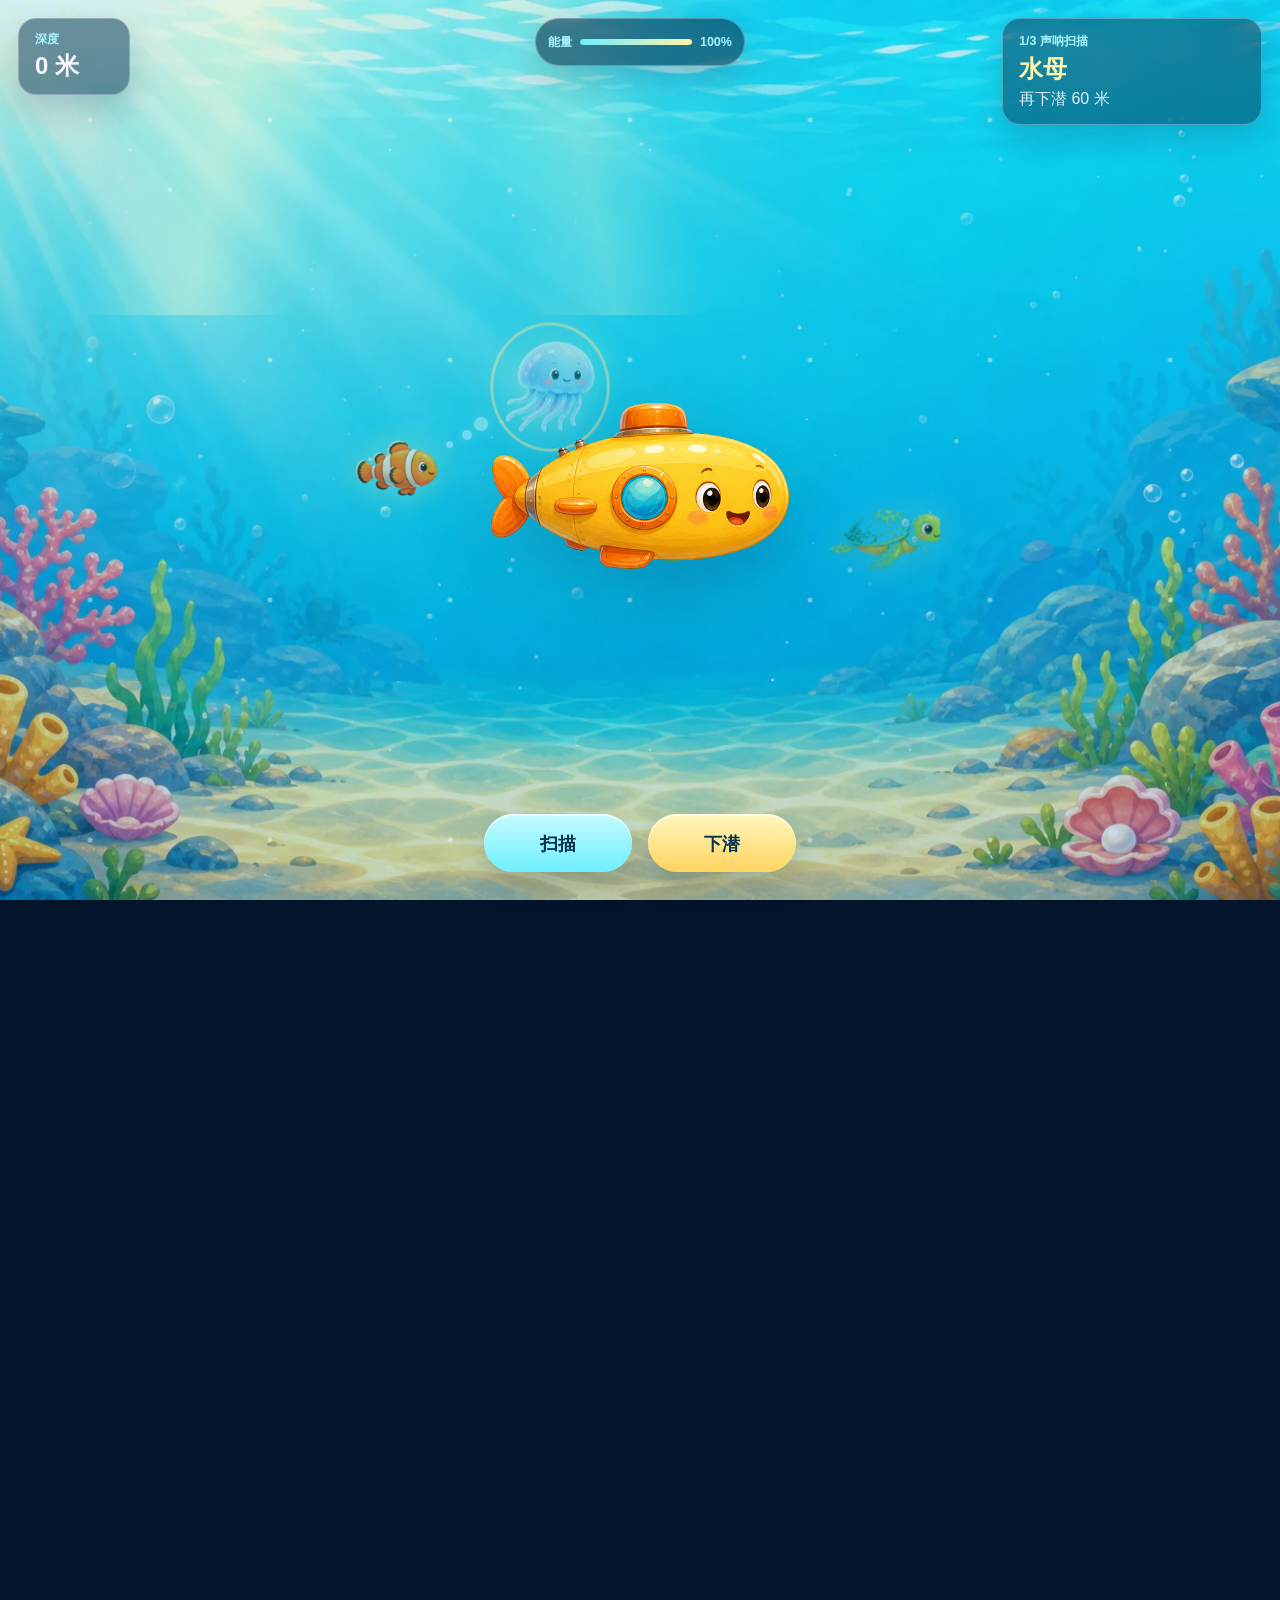
==== games/deep-sea-kids/index.html @ e66df400 "Add YapiYapi game collection pages" ====
<!doctype html>
<html lang="zh-CN">
  <head>
    <meta charset="UTF-8" />
    <meta name="viewport" content="width=device-width, initial-scale=1.0" />
    <meta
      name="description"
      content="海底有多深是一个纯前端儿童海洋知识探索游戏。驾驶小潜艇下潜，扫描海洋朋友，了解不同深度的海洋世界。"
    />
    <link rel="canonical" href="https://yapiyapi.fun/games/deep-sea-kids/" />
    <title>海底有多深 - YapiYapi Fun</title>
    <link rel="stylesheet" href="./styles.css" />
  </head>
  <body>
    <main class="app v2-home">
      <section class="v2-topbar" aria-label="探险信息">
        <div class="v2-chip">
          <span>深度</span>
          <strong id="v2DepthValue">0 米</strong>
        </div>
        <div class="v2-goal">
          <span id="v2ChapterLabel">第一关目标</span>
          <strong id="v2GoalName">水母</strong>
          <p id="v2GoalHint">先扫描，找到第一位朋友</p>
        </div>
      </section>

      <section class="energy-card" aria-label="潜艇能量">
        <span>能量</span>
        <meter id="energyMeter" min="0" max="100" value="100"></meter>
        <strong id="energyText">100%</strong>
      </section>

      <section class="v2-actions" aria-label="主要操作">
        <button id="v2ScanButton" type="button">扫描</button>
        <button id="v2DiveButton" type="button">下潜</button>
      </section>

      <section class="hud" aria-label="探险状态">
        <div>
          <span class="label">深度</span>
          <strong id="depthValue">0 米</strong>
        </div>
        <div>
          <span class="label">区域</span>
          <strong id="zoneName">阳光海</strong>
        </div>
      </section>

      <aside class="zone-card" aria-live="polite">
        <span class="zone-kicker">当前海层</span>
        <p id="zoneDescription">这里有很多阳光，海草和珊瑚喜欢这里。</p>
      </aside>

      <aside class="captain-card" aria-live="polite">
        <span class="avatar">潜</span>
        <div>
          <strong>小航海员</strong>
          <p id="captainText">向下滑动，潜艇会带你进入真正的海洋世界。</p>
          <button id="resetGuideButton" type="button">重玩引导</button>
        </div>
      </aside>

      <aside id="guideCard" class="guide-card" aria-live="polite" hidden>
        <span id="guideStep">1/4</span>
        <strong id="guideTitle">先找到第一个朋友</strong>
        <p id="guideText">跟着小航海员，完成一次真正的深海发现。</p>
      </aside>

      <aside class="next-card" aria-live="polite">
        <span id="chapterLabel">下一个发现</span>
        <strong id="nextName">小丑鱼</strong>
        <p id="nextDistance">再下潜 8 米</p>
        <div class="next-actions">
          <button id="scanButton" type="button">扫描</button>
          <button id="nextButton" type="button">前往</button>
        </div>
      </aside>

      <aside class="mini-missions" aria-live="polite">
        <strong id="chapterTitle">探险进度</strong>
        <div id="chapterProgress" class="chapter-progress"></div>
        <div id="miniMissionList"></div>
      </aside>

      <aside class="sticker-shelf" aria-live="polite">
        <strong>贴纸</strong>
        <div id="stickerShelf"></div>
      </aside>

      <div class="dive-pad" aria-label="下潜控制">
        <button id="riseButton" type="button">上浮</button>
        <button id="diveButton" type="button">下潜</button>
      </div>

      <aside class="journey-rail" aria-label="深度旅程">
        <span style="--mark:0%">0m</span>
        <span style="--mark:20%">1000m</span>
        <span style="--mark:60%">3000m</span>
        <span style="--mark:100%">5000m</span>
        <div id="journeyProgress" class="journey-progress"></div>
      </aside>

      <section id="ocean" class="ocean" aria-label="深海探索场景">
        <div class="v2-depth-bg shallow"></div>
        <div class="v2-depth-bg blue"></div>
        <div class="v2-depth-bg twilight"></div>
        <div class="v2-depth-bg abyssal"></div>
        <div class="sunbeams"></div>
        <div class="stars" aria-hidden="true"></div>
        <div class="reef reef-left" aria-hidden="true">
          <span class="coral branch"></span>
          <span class="coral fan"></span>
          <span class="seaweed w1"></span>
          <span class="seaweed w2"></span>
          <span class="seaweed w3"></span>
        </div>
        <div class="reef reef-right" aria-hidden="true">
          <span class="coral fan"></span>
          <span class="coral branch"></span>
          <span class="seaweed w1"></span>
          <span class="seaweed w2"></span>
        </div>
        <div class="fish-school" aria-hidden="true">
          <span></span><span></span><span></span><span></span><span></span>
        </div>
        <div class="distant-life" aria-hidden="true">
          <span></span><span></span><span></span>
        </div>
        <div id="sonarRing" class="sonar-ring" aria-hidden="true"></div>
        <div class="bubbles" aria-hidden="true"></div>
        <div id="creatureLayer" class="creature-layer"></div>
        <div id="submarine" class="submarine" aria-label="小潜艇">
          <div id="targetArrow" class="target-arrow" aria-hidden="true"></div>
          <div id="pilotPrompt" class="pilot-prompt" hidden>
            <span id="pilotPromptText">靠近目标</span>
            <button id="pilotActionButton" type="button">扫描</button>
          </div>
          <div class="sub-light"></div>
          <div class="sub-bubble-trail"><span></span><span></span><span></span></div>
          <img class="sub-sprite" src="./assets/sprites/final/submarine.png" alt="" />
          <div class="sub-body">
            <div class="window"></div>
            <div class="sub-face"></div>
            <div class="tail"></div>
            <div class="fin top"></div>
            <div class="fin bottom"></div>
          </div>
        </div>
        <div class="seafloor">
          <div class="vent"></div>
          <div class="vent small"></div>
          <div class="rock"></div>
        </div>
      </section>

      <nav class="toolbar" aria-label="工具栏">
        <button id="collectionButton" type="button"><i>册</i><span>图鉴</span><strong id="bookCount">0/16</strong></button>
        <button id="missionButton" type="button"><i>星</i><span>任务</span><strong id="missionCount">0/3</strong></button>
        <button id="labButton" type="button"><i>光</i><span>实验室</span><strong>光线</strong></button>
        <button id="paintButton" type="button"><i>漆</i><span>涂装</span><strong id="paintName">阳光黄</strong></button>
        <button id="lightButton" type="button"><i>灯</i><span>探照灯</span><strong>开灯</strong></button>
      </nav>

      <div class="scroll-space" aria-hidden="true"></div>
    </main>

    <section id="factPanel" class="panel fact-panel" aria-live="polite" hidden></section>
    <section id="encounterPanel" class="panel encounter-panel" aria-live="polite" hidden></section>
    <section id="collectionPanel" class="panel side-panel" hidden></section>
    <section id="missionPanel" class="panel side-panel" hidden></section>
    <section id="paintPanel" class="panel side-panel" hidden></section>
    <section id="labPanel" class="panel side-panel lab-panel" hidden></section>
    <section id="rewardPanel" class="panel reward-panel" aria-live="polite" hidden></section>
    <div id="toast" class="toast" role="status" aria-live="polite"></div>

    <script src="./app.js"></script>
  </body>
</html>
---- games/deep-sea-kids/styles.css ----
:root {
  font-family: "Microsoft YaHei", "PingFang SC", Arial, sans-serif;
  color: #f8fbff;
  background: #03142b;
  font-size: 16px;
}

* {
  box-sizing: border-box;
}

html {
  scroll-behavior: smooth;
}

body {
  margin: 0;
  min-width: 320px;
  overflow-x: hidden;
}

body::-webkit-scrollbar {
  width: 0;
  height: 0;
}

html::-webkit-scrollbar {
  width: 0;
  height: 0;
}

body {
  scrollbar-width: none;
}

html {
  scrollbar-width: none;
}

button {
  font: inherit;
}

.app {
  min-height: 6200px;
}

.ocean {
  position: fixed;
  inset: 0;
  overflow: hidden;
  background:
    radial-gradient(circle at 18% 8%, rgba(255, 255, 210, 0.36), transparent 22rem),
    linear-gradient(180deg, #6ed6ff 0%, #1fa9d6 18%, #1671aa 38%, #123a70 58%, #06162f 78%, #020714 100%);
  transition: background 0.35s ease;
}

.ocean::after {
  content: "";
  position: absolute;
  inset: 0;
  pointer-events: none;
  background:
    radial-gradient(circle at 12% 24%, rgba(255, 255, 255, 0.18) 0 1px, transparent 2px),
    radial-gradient(circle at 78% 36%, rgba(120, 255, 225, 0.2) 0 1px, transparent 2px),
    radial-gradient(circle at 48% 72%, rgba(111, 190, 255, 0.18) 0 1px, transparent 2px);
  background-size: 210px 180px, 260px 220px, 310px 260px;
  opacity: calc(var(--depth-progress, 0) * 0.85);
  animation: stars-drift 24s linear infinite;
}

.ocean::before {
  content: "";
  position: absolute;
  inset: 0;
  pointer-events: none;
  background:
    linear-gradient(115deg, rgba(255, 255, 255, 0.16), transparent 18%),
    repeating-linear-gradient(92deg, rgba(255, 255, 255, 0.04) 0 1px, transparent 1px 82px);
  opacity: var(--surface-light, 1);
  transition: opacity 0.3s ease;
}

.sunbeams {
  position: absolute;
  inset: -10% 0 auto 0;
  height: 45vh;
  background:
    linear-gradient(102deg, transparent 12%, rgba(255, 252, 205, 0.34), transparent 28%),
    linear-gradient(77deg, transparent 38%, rgba(255, 252, 205, 0.22), transparent 52%);
  opacity: var(--sunbeam, 1);
  transform: translateY(calc(var(--depth-progress, 0) * -160px));
}

.bubbles {
  position: absolute;
  inset: 0;
  background-image:
    radial-gradient(circle, rgba(255, 255, 255, 0.65) 0 2px, transparent 3px),
    radial-gradient(circle, rgba(255, 255, 255, 0.45) 0 1px, transparent 2px),
    radial-gradient(circle, rgba(255, 255, 255, 0.5) 0 2px, transparent 3px);
  background-size: 180px 240px, 260px 300px, 340px 380px;
  animation: drift 18s linear infinite;
  opacity: var(--bubble-opacity, 0.62);
}

.reef {
  position: fixed;
  z-index: 6;
  bottom: 0;
  width: 280px;
  height: 260px;
  opacity: calc(1 - min(var(--depth-progress, 0) * 4, 1));
  pointer-events: none;
  transition: opacity 0.3s ease;
}

.reef-left {
  left: -24px;
}

.reef-right {
  right: -26px;
  transform: scaleX(-1);
}

.coral,
.seaweed {
  position: absolute;
  bottom: 0;
  transform-origin: bottom center;
}

.coral.branch {
  left: 42px;
  bottom: 22px;
  width: 84px;
  height: 132px;
  background:
    radial-gradient(circle at 20% 24%, #ffb3c8 0 7px, transparent 8px),
    radial-gradient(circle at 72% 16%, #ff8baa 0 8px, transparent 9px),
    radial-gradient(circle at 64% 54%, #ff6f96 0 8px, transparent 9px),
    linear-gradient(90deg, transparent 43%, #ff7aa0 44% 56%, transparent 57%);
  clip-path: polygon(45% 100%, 56% 100%, 56% 55%, 88% 15%, 78% 12%, 56% 42%, 56% 20%, 44% 20%, 44% 50%, 18% 28%, 9% 34%, 44% 68%);
  animation: reef-sway 4.8s ease-in-out infinite;
}

.coral.fan {
  left: 122px;
  bottom: 18px;
  width: 116px;
  height: 92px;
  border-radius: 50% 50% 8px 8px;
  background:
    repeating-radial-gradient(circle at 50% 100%, rgba(255,255,255,0.28) 0 2px, transparent 2px 12px),
    linear-gradient(180deg, #ffcf6a, #ff7f5c);
  clip-path: polygon(50% 100%, 0 24%, 18% 6%, 50% 0, 84% 7%, 100% 28%);
  animation: reef-sway 5.2s ease-in-out infinite reverse;
}

.seaweed {
  width: 34px;
  height: 150px;
  border-radius: 60% 60% 0 0;
  background: linear-gradient(180deg, #4fe0a2, #128a6f);
  clip-path: polygon(45% 100%, 62% 100%, 56% 0, 42% 0);
  animation: seaweed-wave 3.6s ease-in-out infinite;
}

.seaweed.w1 {
  left: 12px;
  height: 128px;
}

.seaweed.w2 {
  left: 192px;
  height: 170px;
  animation-delay: -1s;
}

.seaweed.w3 {
  left: 235px;
  height: 116px;
  animation-delay: -1.8s;
}

@keyframes reef-sway {
  50% {
    transform: rotate(3deg);
  }
}

@keyframes seaweed-wave {
  0%,
  100% {
    transform: rotate(-3deg);
  }
  50% {
    transform: rotate(5deg);
  }
}

.fish-school {
  position: fixed;
  z-index: 7;
  left: -180px;
  top: 24%;
  width: 180px;
  height: 100px;
  opacity: calc(1 - min(var(--depth-progress, 0) * 3.2, 1));
  animation: school-swim 18s linear infinite;
  pointer-events: none;
}

.fish-school span {
  position: absolute;
  width: 34px;
  height: 16px;
  border-radius: 50%;
  background: #fff4a8;
  box-shadow: inset -5px -2px 0 rgba(0,0,0,0.12);
}

.fish-school span::before {
  content: "";
  position: absolute;
  left: -9px;
  top: 3px;
  width: 12px;
  height: 10px;
  background: inherit;
  clip-path: polygon(100% 50%, 0 0, 0 100%);
}

.fish-school span:nth-child(1) { left: 10px; top: 20px; }
.fish-school span:nth-child(2) { left: 62px; top: 8px; background: #ffb36a; }
.fish-school span:nth-child(3) { left: 84px; top: 46px; background: #7ff0b6; }
.fish-school span:nth-child(4) { left: 128px; top: 28px; background: #ff91b5; }
.fish-school span:nth-child(5) { left: 36px; top: 68px; background: #a7f7ff; }

@keyframes school-swim {
  to {
    transform: translateX(calc(100vw + 360px));
  }
}

.distant-life {
  position: fixed;
  inset: 0;
  z-index: 5;
  opacity: calc(var(--depth-progress, 0) * 0.8);
  pointer-events: none;
}

.distant-life span {
  position: absolute;
  width: 20px;
  height: 20px;
  border-radius: 50% 50% 38% 38%;
  background: rgba(135, 255, 234, 0.58);
  box-shadow: 0 0 20px rgba(135, 255, 234, 0.65);
  animation: distant-drift 7s ease-in-out infinite;
}

.distant-life span:nth-child(1) { left: 18%; top: 38%; }
.distant-life span:nth-child(2) { left: 74%; top: 52%; animation-delay: -2s; }
.distant-life span:nth-child(3) { left: 54%; top: 72%; animation-delay: -4s; }

@keyframes distant-drift {
  50% {
    transform: translateY(-22px);
    opacity: 0.45;
  }
}

@keyframes drift {
  from {
    background-position: 0 0, 70px 20px, 140px 50px;
  }
  to {
    background-position: 0 -520px, 70px -620px, 140px -700px;
  }
}

@keyframes stars-drift {
  from {
    background-position: 0 0, 40px 0, 80px 0;
  }
  to {
    background-position: 0 260px, 40px 320px, 80px 380px;
  }
}

.hud {
  position: fixed;
  z-index: 20;
  top: 16px;
  left: 16px;
  display: grid;
  grid-template-columns: repeat(2, minmax(96px, 1fr));
  gap: 8px;
}

.hud > div,
.zone-card,
.toolbar,
.panel {
  border: 1px solid rgba(255, 255, 255, 0.2);
  background: rgba(2, 13, 30, 0.58);
  backdrop-filter: blur(16px);
  box-shadow: 0 16px 40px rgba(0, 0, 0, 0.22);
}

.hud > div {
  border-radius: 8px;
  padding: 10px 12px;
}

.label {
  display: block;
  color: rgba(248, 251, 255, 0.72);
  font-size: 0.78rem;
}

.hud strong {
  display: block;
  margin-top: 2px;
  font-size: 1.18rem;
  white-space: nowrap;
}

.zone-card {
  position: fixed;
  z-index: 20;
  top: 96px;
  left: 16px;
  width: min(320px, calc(100vw - 32px));
  border-radius: 8px;
  padding: 12px 14px;
}

.zone-kicker {
  display: block;
  margin-bottom: 4px;
  color: #a7f7ff;
  font-size: 0.74rem;
  font-weight: 800;
  letter-spacing: 0.08em;
}

.zone-card p {
  margin: 0;
  line-height: 1.55;
  color: rgba(248, 251, 255, 0.9);
}

.captain-card {
  position: fixed;
  z-index: 20;
  left: 16px;
  bottom: 108px;
  display: grid;
  grid-template-columns: 42px 1fr;
  gap: 10px;
  width: min(360px, calc(100vw - 32px));
  border-radius: 8px;
  padding: 12px;
  border: 1px solid rgba(255, 255, 255, 0.22);
  background: rgba(3, 19, 42, 0.58);
  backdrop-filter: blur(16px);
}

.next-card {
  position: fixed;
  z-index: 20;
  right: 92px;
  top: 18px;
  width: 210px;
  border-radius: 8px;
  padding: 12px;
  border: 1px solid rgba(255, 255, 255, 0.2);
  background: rgba(3, 19, 42, 0.58);
  backdrop-filter: blur(16px);
}

.next-card span {
  display: block;
  color: #9ff4ff;
  font-size: 0.78rem;
  font-weight: 800;
}

.next-card strong {
  display: block;
  margin: 5px 0 3px;
  color: #fff4a8;
  font-size: 1.18rem;
}

.next-card p {
  margin: 0 0 10px;
  color: rgba(248, 251, 255, 0.8);
}

.next-actions {
  display: grid;
  grid-template-columns: 1fr 1fr;
  gap: 8px;
}

.next-card button {
  width: 100%;
  min-height: 36px;
  border: 0;
  border-radius: 7px;
  color: #09213a;
  background: #a7f7ff;
  font-weight: 900;
  cursor: pointer;
}

.next-card button:disabled {
  cursor: not-allowed;
  opacity: 0.45;
}

.mini-missions {
  position: fixed;
  z-index: 20;
  right: 92px;
  bottom: 104px;
  width: 250px;
  border-radius: 8px;
  padding: 12px;
  border: 1px solid rgba(255, 255, 255, 0.18);
  background: rgba(3, 19, 42, 0.54);
  backdrop-filter: blur(16px);
}

.mini-missions strong {
  display: block;
  margin-bottom: 8px;
  color: #fff4a8;
}

.chapter-progress {
  margin-bottom: 10px;
  border-radius: 8px;
  padding: 10px;
  color: #09213a;
  background: linear-gradient(180deg, #fff8bf, #ffd86a);
  font-weight: 900;
}

.chapter-dots {
  display: flex;
  gap: 6px;
  margin-top: 7px;
}

.chapter-dots span {
  flex: 1;
  height: 9px;
  border-radius: 999px;
  background: rgba(9, 33, 58, 0.22);
}

.chapter-dots span.done {
  background: #0d8a7c;
  box-shadow: 0 0 10px rgba(13, 138, 124, 0.45);
}

.sticker-shelf {
  position: fixed;
  z-index: 20;
  right: 92px;
  bottom: 250px;
  width: 250px;
  border-radius: 8px;
  padding: 12px;
  border: 1px solid rgba(255, 255, 255, 0.18);
  background: rgba(3, 19, 42, 0.5);
  backdrop-filter: blur(16px);
}

.sticker-shelf strong {
  display: block;
  margin-bottom: 8px;
  color: #fff4a8;
}

.sticker-row {
  display: flex;
  flex-wrap: wrap;
  gap: 7px;
}

.sticker {
  display: grid;
  place-items: center;
  min-width: 34px;
  height: 34px;
  border-radius: 50%;
  color: #09213a;
  background: #fff4a8;
  font-size: 0.78rem;
  font-weight: 900;
  box-shadow: 0 8px 18px rgba(0, 0, 0, 0.18);
  overflow: hidden;
}

.sticker img {
  display: block;
  width: 32px;
  height: 32px;
  object-fit: contain;
}

.mini-mission {
  display: grid;
  grid-template-columns: 1fr auto;
  gap: 8px;
  align-items: center;
  margin: 7px 0;
  color: rgba(248, 251, 255, 0.86);
  font-size: 0.86rem;
}

.mini-mission meter {
  grid-column: 1 / -1;
  width: 100%;
  height: 8px;
  accent-color: #5bf0ff;
}

.dive-pad {
  position: fixed;
  z-index: 23;
  left: 50%;
  bottom: 94px;
  display: flex;
  gap: 8px;
  transform: translateX(-50%);
}

.dive-pad button {
  min-width: 92px;
  min-height: 40px;
  border: 1px solid rgba(255, 255, 255, 0.18);
  border-radius: 999px;
  color: #f7fbff;
  background: rgba(3, 19, 42, 0.58);
  backdrop-filter: blur(14px);
  cursor: pointer;
  font-weight: 900;
}

.dive-pad button:hover {
  background: rgba(255, 255, 255, 0.22);
}

.captain-card .avatar {
  display: grid;
  place-items: center;
  width: 42px;
  height: 42px;
  border-radius: 50%;
  background: linear-gradient(180deg, #fff4a8, #ffbe42);
  color: #0a2742;
  font-weight: 900;
}

.captain-card strong {
  display: block;
  margin-bottom: 2px;
}

.captain-card p {
  margin: 0;
  color: rgba(248, 251, 255, 0.86);
  line-height: 1.45;
}

.captain-card button {
  margin-top: 8px;
  border: 0;
  border-radius: 999px;
  min-height: 30px;
  padding: 5px 10px;
  color: #09213a;
  background: #a7f7ff;
  cursor: pointer;
  font-weight: 900;
}

.guide-card {
  position: fixed;
  z-index: 34;
  left: 50%;
  top: 18px;
  width: min(390px, calc(100vw - 32px));
  border-radius: 10px;
  padding: 14px 16px;
  color: #09213a;
  background: linear-gradient(180deg, #fff8bf, #ffd86a);
  box-shadow: 0 18px 42px rgba(0, 0, 0, 0.25);
  transform: translateX(-50%);
}

.guide-card span {
  display: inline-grid;
  place-items: center;
  min-width: 42px;
  height: 24px;
  margin-bottom: 6px;
  border-radius: 999px;
  color: #fff;
  background: #0d5f88;
  font-size: 0.78rem;
  font-weight: 900;
}

.guide-card strong {
  display: block;
  font-size: 1.05rem;
}

.guide-card p {
  margin: 4px 0 0;
  line-height: 1.45;
}

.guided-highlight {
  position: relative;
  z-index: 36 !important;
  outline: 4px solid rgba(255, 244, 168, 0.96);
  outline-offset: 5px;
  animation: guide-pulse 1.1s ease-in-out infinite;
}

@keyframes guide-pulse {
  50% {
    filter: drop-shadow(0 0 18px rgba(255, 244, 168, 0.95));
  }
}

.locked-during-guide {
  opacity: 0.28;
  pointer-events: none;
}

.journey-rail {
  position: fixed;
  z-index: 19;
  top: 18%;
  right: 20px;
  width: 48px;
  height: 54vh;
  border-radius: 999px;
  background: rgba(2, 13, 30, 0.34);
  border: 1px solid rgba(255, 255, 255, 0.18);
  backdrop-filter: blur(14px);
}

.journey-rail::before {
  content: "";
  position: absolute;
  top: 18px;
  bottom: 18px;
  left: 50%;
  width: 4px;
  border-radius: 999px;
  background: rgba(255, 255, 255, 0.2);
  transform: translateX(-50%);
}

.journey-rail span {
  position: absolute;
  top: var(--mark);
  right: 56px;
  width: 64px;
  color: rgba(255, 255, 255, 0.72);
  font-size: 0.78rem;
  text-align: right;
  transform: translateY(-50%);
}

.journey-progress {
  position: absolute;
  top: 18px;
  left: 50%;
  width: 10px;
  height: calc((100% - 36px) * var(--depth-progress, 0));
  border-radius: 999px;
  background: linear-gradient(180deg, #ffe56a, #5bf0ff);
  box-shadow: 0 0 18px rgba(91, 240, 255, 0.8);
  transform: translateX(-50%);
}

.submarine {
  position: fixed;
  z-index: 12;
  left: 50%;
  top: 51%;
  width: clamp(220px, 22vw, 320px);
  height: 170px;
  transform: translate(calc(-50% + var(--pilot-x, 0px)), calc(-50% + var(--pilot-y, 0px))) rotate(var(--pilot-tilt, 0deg));
  animation: float 4s ease-in-out infinite;
  cursor: grab;
  touch-action: none;
  user-select: none;
  -webkit-user-drag: none;
  transition: filter 0.18s ease;
}

.submarine.piloting {
  cursor: grabbing;
  filter: drop-shadow(0 0 22px rgba(167, 247, 255, 0.38));
}

.target-arrow[hidden] {
  display: none;
}

.pilot-prompt {
  position: absolute;
  z-index: 8;
  left: 50%;
  bottom: -34px;
  display: flex;
  align-items: center;
  gap: 8px;
  width: max-content;
  max-width: min(280px, 82vw);
  padding: 8px 9px 8px 12px;
  border: 1px solid rgba(255, 255, 255, 0.38);
  border-radius: 999px;
  color: #f8fbff;
  background: rgba(4, 38, 69, 0.78);
  box-shadow: 0 14px 32px rgba(0, 28, 58, 0.22);
  backdrop-filter: blur(14px);
  transform: translateX(-50%);
}

.pilot-prompt[hidden] {
  display: none;
}

.pilot-prompt span {
  font-size: 0.88rem;
  font-weight: 900;
  white-space: nowrap;
}

.pilot-prompt button {
  min-height: 34px;
  border: 0;
  border-radius: 999px;
  padding: 0 14px;
  color: #073250;
  background: linear-gradient(180deg, #c5fbff, #6eefff);
  cursor: pointer;
  font-weight: 900;
}

.sub-sprite {
  position: absolute;
  left: 50%;
  top: 50%;
  display: block;
  width: 100%;
  height: auto;
  transform: translate(-50%, -50%);
  filter: drop-shadow(0 20px 34px rgba(0, 0, 0, 0.22));
  pointer-events: none;
  user-select: none;
  -webkit-user-drag: none;
}

.submarine .sub-body {
  display: none;
}

.sonar-ring {
  position: fixed;
  z-index: 9;
  left: 50%;
  top: 51%;
  width: 170px;
  height: 170px;
  border: 2px solid rgba(167, 247, 255, 0.42);
  border-radius: 50%;
  opacity: var(--sonar-opacity, 0);
  transform: translate(calc(-50% + var(--pilot-x, 0px)), calc(-50% + var(--pilot-y, 0px))) scale(0.8);
  animation: sonar 2.1s ease-out infinite;
  pointer-events: none;
}

@keyframes sonar {
  0% {
    transform: translate(calc(-50% + var(--pilot-x, 0px)), calc(-50% + var(--pilot-y, 0px))) scale(0.7);
    opacity: var(--sonar-opacity, 0);
  }
  100% {
    transform: translate(calc(-50% + var(--pilot-x, 0px)), calc(-50% + var(--pilot-y, 0px))) scale(2.2);
    opacity: 0;
  }
}

.ocean.sonar-pulsing .sonar-ring {
  --sonar-opacity: 0.72;
  animation: sonar-burst 0.82s ease-out;
}

@keyframes sonar-burst {
  0% {
    transform: translate(calc(-50% + var(--pilot-x, 0px)), calc(-50% + var(--pilot-y, 0px))) scale(0.55);
    opacity: 0.78;
  }
  100% {
    transform: translate(calc(-50% + var(--pilot-x, 0px)), calc(-50% + var(--pilot-y, 0px))) scale(3.1);
    opacity: 0;
  }
}

.sub-body {
  position: absolute;
  inset: 20px 18px;
  border-radius: 48% 54% 48% 54%;
  background: linear-gradient(180deg, var(--sub-top, #ffd34d), var(--sub-bottom, #f59b1a));
  border: 3px solid rgba(77, 48, 3, 0.35);
  box-shadow: inset 0 -8px 0 rgba(125, 62, 0, 0.2), 0 20px 40px rgba(0, 0, 0, 0.24);
}

.sub-body::before {
  content: "";
  position: absolute;
  left: 18px;
  right: 36px;
  top: 9px;
  height: 8px;
  border-radius: 999px;
  background: rgba(255, 255, 255, 0.38);
}

.window {
  position: absolute;
  top: 13px;
  left: 44px;
  width: 36px;
  height: 36px;
  border-radius: 50%;
  background: radial-gradient(circle at 35% 30%, #ffffff, #7be8ff 32%, #095a85 72%);
  border: 4px solid #e87618;
}

.sub-face {
  position: absolute;
  left: 88px;
  top: 25px;
  width: 44px;
  height: 26px;
}

.sub-face::before,
.sub-face::after {
  content: "";
  position: absolute;
  top: 2px;
  width: 6px;
  height: 8px;
  border-radius: 50%;
  background: #5a3300;
}

.sub-face::before {
  left: 5px;
}

.sub-face::after {
  right: 8px;
}

.sub-face {
  background: radial-gradient(ellipse at 52% 78%, transparent 0 12px, #5a3300 13px 15px, transparent 16px);
}

.sub-bubble-trail {
  position: absolute;
  left: -40px;
  top: 36px;
  width: 50px;
  height: 50px;
  opacity: 0.58;
  transition: opacity 0.2s ease;
}

.submarine.piloting .sub-bubble-trail {
  opacity: 1;
}

.sub-bubble-trail span {
  position: absolute;
  border-radius: 50%;
  background: rgba(255, 255, 255, 0.62);
  box-shadow: 0 0 12px rgba(255,255,255,0.36);
  animation: sub-bubble 2.4s ease-in-out infinite;
}

.submarine.piloting .sub-bubble-trail span {
  animation-duration: 1.25s;
}

.sub-bubble-trail span:nth-child(1) {
  width: 10px;
  height: 10px;
  left: 22px;
  top: 18px;
}

.sub-bubble-trail span:nth-child(2) {
  width: 7px;
  height: 7px;
  left: 6px;
  top: 29px;
  animation-delay: -0.7s;
}

.sub-bubble-trail span:nth-child(3) {
  width: 14px;
  height: 14px;
  left: 34px;
  top: 5px;
  animation-delay: -1.3s;
}

@keyframes sub-bubble {
  50% {
    transform: translate(-16px, -14px) scale(1.25);
    opacity: 0.45;
  }
  100% {
    transform: translate(-32px, -26px) scale(0.7);
    opacity: 0;
  }
}

.tail {
  position: absolute;
  right: -28px;
  top: 18px;
  width: 34px;
  height: 30px;
  border-radius: 4px;
  background: #f59b1a;
  clip-path: polygon(0 30%, 100% 0, 100% 100%, 0 70%);
}

.fin {
  position: absolute;
  left: 76px;
  width: 38px;
  height: 18px;
  background: #e87b18;
  border-radius: 50% 50% 6px 6px;
}

.fin.top {
  top: -13px;
}

.fin.bottom {
  bottom: -13px;
  transform: rotate(180deg);
}

.sub-light {
  position: absolute;
  z-index: -1;
  left: 132px;
  top: 22px;
  width: 44vw;
  max-width: 520px;
  height: 140px;
  background: radial-gradient(ellipse at left, rgba(255, 242, 147, 0.46), rgba(255, 242, 147, 0.13) 36%, transparent 70%);
  clip-path: polygon(0 35%, 100% 0, 100% 100%, 0 65%);
  opacity: var(--sub-light, 0);
  transition: opacity 0.25s ease;
}

@keyframes float {
  0%,
  100% {
    margin-top: -7px;
  }
  50% {
    margin-top: 7px;
  }
}

.creature-layer {
  position: absolute;
  inset: 0;
  z-index: 10;
}

.creature {
  position: fixed;
  left: var(--x);
  top: var(--y);
  display: grid;
  place-items: center;
  width: var(--size);
  height: var(--size);
  border: 0;
  border-radius: 50%;
  color: #fff;
  background: transparent;
  cursor: pointer;
  opacity: var(--visible);
  transform: translate(-50%, -50%) scale(calc(0.72 + var(--visible) * 0.28));
  transition: opacity 0.28s ease, transform 0.28s ease, filter 0.28s ease;
  pointer-events: none;
  filter: saturate(calc(0.55 + var(--visible) * 0.65));
}

.creature.visible {
  pointer-events: auto;
}

.creature.unscanned.visible .shape {
  filter: brightness(0.08) saturate(0.2);
  opacity: 0.82;
}

.creature.unscanned.visible .name {
  background: rgba(167, 247, 255, 0.9);
  color: #09213a;
  font-weight: 900;
}

.creature.target.visible .shape {
  outline: 3px solid rgba(255, 244, 168, 0.88);
  outline-offset: 8px;
  animation: target-breathe 1.6s ease-in-out infinite;
}

.creature.target.visible .name {
  background: rgba(255, 244, 168, 0.94);
  color: #09213a;
  font-weight: 900;
}

@keyframes target-breathe {
  0%,
  100% {
    box-shadow: 0 0 12px rgba(255, 244, 168, 0.38), inset -12px -8px 0 rgba(0, 0, 0, 0.16);
  }
  50% {
    box-shadow: 0 0 28px rgba(255, 244, 168, 0.72), inset -12px -8px 0 rgba(0, 0, 0, 0.16);
  }
}

.creature .shape {
  position: relative;
  width: 100%;
  height: 68%;
  border-radius: 52% 48% 48% 52%;
  background: var(--color);
  box-shadow: inset -12px -8px 0 rgba(0, 0, 0, 0.16), 0 15px 32px rgba(0, 0, 0, 0.2);
}

.creature-art {
  position: relative;
  z-index: 2;
  display: block;
  width: 100%;
  height: 100%;
  overflow: visible;
  transition: transform 0.25s ease, filter 0.25s ease;
}

.raster-art {
  object-fit: contain;
  filter: drop-shadow(0 10px 16px rgba(0, 20, 45, 0.2));
}

.art-scene {
  transform: scale(1.05);
}

.art-stage {
  width: 170px;
  height: 170px;
}

.creature:hover .creature-art,
.creature:focus-visible .creature-art {
  transform: scale(1.12);
}

.creature.unscanned.visible .creature-art {
  filter: brightness(0.08) saturate(0.2) drop-shadow(0 0 12px rgba(167, 247, 255, 0.55));
  opacity: 0.82;
}

.creature.target.visible .creature-art {
  outline: 3px solid rgba(255, 244, 168, 0.88);
  outline-offset: 8px;
  border-radius: 50%;
  animation: target-breathe-art 1.6s ease-in-out infinite;
}

@keyframes target-breathe-art {
  50% {
    filter: drop-shadow(0 0 24px rgba(255, 244, 168, 0.78));
  }
}

.stage-played .art-stage.art-jellyfish,
.stage-played .art-stage.art-lanternfish,
.stage-played .art-stage.art-barreleye,
.stage-played .art-stage.art-anglerfish {
  animation: svg-glow 1.1s ease;
}

.stage-played .art-stage.art-octopus {
  animation: svg-octo 1.1s ease;
}

.stage-played .art-stage.art-dolphin,
.stage-played .art-stage.art-sperm-whale {
  animation: svg-swim 1.1s ease;
}

.stage-played .art-stage.art-giant-squid {
  animation: svg-squid 1.2s ease;
}

.stage-played .art-stage.art-tubeworm {
  animation: svg-worm 1.2s ease;
}

.stage-played .art-stage.art-probe {
  animation: svg-probe 1.2s ease;
}

.svg-lure {
  filter: drop-shadow(0 0 10px #fff4a8);
}

.stage-played .svg-lure {
  animation: lure-dot 1.2s ease;
}

.stage-played .svg-beam {
  animation: svg-beam-pulse 1.2s ease;
}

@keyframes svg-glow {
  50% {
    transform: scale(1.12);
    filter: drop-shadow(0 0 24px #b9f2ff);
  }
}

@keyframes svg-octo {
  0% { filter: hue-rotate(0deg); }
  50% { transform: rotate(-5deg) scale(1.08); filter: hue-rotate(80deg); }
  100% { filter: hue-rotate(0deg); }
}

@keyframes svg-swim {
  50% {
    transform: translateX(18px) rotate(-5deg) scale(1.05);
  }
}

@keyframes svg-squid {
  0% {
    transform: translateX(-34px);
    opacity: 0.5;
  }
  65% {
    transform: translateX(10px) scale(1.08);
    opacity: 1;
  }
}

@keyframes svg-worm {
  50% {
    transform: rotate(7deg) scaleY(1.04);
  }
}

@keyframes svg-probe {
  50% {
    transform: translateY(-8px) rotate(4deg);
    filter: drop-shadow(0 0 18px #78e7ff);
  }
}

@keyframes lure-dot {
  35% {
    transform: translateX(12px);
  }
  70% {
    transform: translateX(-8px);
  }
}

@keyframes svg-beam-pulse {
  50% {
    opacity: 1;
  }
}

.creature .shape .detail {
  position: absolute;
  inset: 0;
}

.creature .shape::before {
  content: "";
  position: absolute;
  right: -16%;
  top: 26%;
  width: 28%;
  height: 46%;
  background: inherit;
  clip-path: polygon(0 50%, 100% 0, 100% 100%);
}

.creature .shape::after {
  content: "";
  position: absolute;
  left: 18%;
  top: 26%;
  width: 10px;
  height: 10px;
  border-radius: 50%;
  background: #07162d;
  box-shadow: 2px -2px 0 #fff;
}

.creature .name {
  position: absolute;
  top: calc(100% + 8px);
  left: 50%;
  transform: translateX(-50%);
  padding: 4px 8px;
  border-radius: 6px;
  background: rgba(0, 12, 28, 0.52);
  color: rgba(255, 255, 255, 0.92);
  font-size: 0.82rem;
  white-space: nowrap;
}

.creature:hover .shape,
.creature:focus-visible .shape {
  transform: scale(1.08);
}

.creature:focus-visible {
  outline: 3px solid #fff;
  outline-offset: 6px;
}

.creature.glow .shape {
  box-shadow: 0 0 24px var(--color), inset -12px -8px 0 rgba(0, 0, 0, 0.16);
}

.creature.turtle .shape {
  height: 74%;
  border-radius: 50%;
}

.creature.turtle .shape::before {
  right: -16px;
  top: 36%;
  width: 24px;
  height: 20px;
  border-radius: 50%;
  clip-path: none;
}

.creature.turtle .shape::after {
  left: 12%;
  top: 20%;
  width: 74%;
  height: 60%;
  border-radius: 50%;
  background:
    radial-gradient(circle at 25% 35%, rgba(255,255,255,0.35) 0 10%, transparent 12%),
    repeating-linear-gradient(40deg, rgba(0,0,0,0.12) 0 5px, transparent 5px 16px);
  box-shadow: none;
}

.creature.jelly .shape {
  height: 78%;
  border-radius: 50% 50% 36% 36%;
  background: linear-gradient(180deg, rgba(255, 255, 255, 0.72), var(--color));
}

.creature.jelly .shape {
  animation: jelly-pulse 2.6s ease-in-out infinite;
}

.creature.jelly .shape .detail::before {
  content: "";
  position: absolute;
  left: 18%;
  right: 18%;
  top: 72%;
  height: 48px;
  background: repeating-linear-gradient(90deg, rgba(255,255,255,0.65) 0 3px, transparent 3px 12px);
  clip-path: polygon(0 0, 100% 0, 84% 100%, 68% 0, 52% 100%, 36% 0, 20% 100%);
}

@keyframes jelly-pulse {
  0%,
  100% {
    transform: scaleY(1);
  }
  50% {
    transform: scaleY(0.9);
  }
}

.creature.jelly .shape::before,
.creature.jelly .shape::after {
  display: none;
}

.creature.octopus .shape {
  height: 72%;
  border-radius: 50% 50% 42% 42%;
}

.creature.octopus .shape::before {
  right: 5%;
  top: 72%;
  width: 80%;
  height: 34%;
  clip-path: polygon(0 0, 12% 100%, 24% 0, 38% 100%, 52% 0, 66% 100%, 80% 0, 100% 100%, 100% 0);
}

#creature-clownfish .shape {
  background:
    linear-gradient(90deg, transparent 18%, #fff 18% 28%, transparent 28% 54%, #fff 54% 64%, transparent 64%),
    var(--color);
}

#creature-dolphin .shape {
  border-radius: 62% 42% 45% 55%;
  transform: rotate(-6deg);
}

#creature-dolphin .detail::before {
  content: "";
  position: absolute;
  left: 42%;
  top: -22%;
  width: 28%;
  height: 36%;
  background: inherit;
  border-radius: 70% 70% 0 0;
  transform: rotate(12deg);
}

#creature-dolphin .detail::after {
  content: "";
  position: absolute;
  left: -16%;
  top: 38%;
  width: 24%;
  height: 16%;
  background: rgba(255, 255, 255, 0.44);
  border-radius: 999px;
}

#creature-shark .shape {
  border-radius: 72% 35% 42% 58%;
  transform: rotate(-3deg);
}

#creature-shark .detail::before {
  content: "";
  position: absolute;
  left: 44%;
  top: -22%;
  width: 24%;
  height: 36%;
  background: inherit;
  clip-path: polygon(50% 0, 100% 100%, 0 100%);
}

#creature-shark .detail::after {
  content: "";
  position: absolute;
  left: 18%;
  bottom: -8%;
  width: 44%;
  height: 14%;
  border-radius: 999px;
  background: rgba(255, 255, 255, 0.36);
}

#creature-sperm-whale .shape {
  border-radius: 70% 36% 48% 54%;
  background:
    radial-gradient(circle at 24% 34%, rgba(255, 255, 255, 0.55) 0 7%, transparent 8%),
    var(--color);
}

#creature-sperm-whale .shape::before {
  right: -22%;
  top: 31%;
  width: 34%;
  height: 38%;
}

#creature-sperm-whale .detail::after {
  content: "";
  position: absolute;
  left: -5%;
  top: -18%;
  width: 38%;
  height: 26%;
  border-radius: 50%;
  border-top: 4px solid rgba(180, 242, 255, 0.75);
}

#creature-lanternfish .detail::before,
#creature-barreleye .detail::before {
  content: "";
  position: absolute;
  left: 34%;
  top: 56%;
  width: 46%;
  height: 8px;
  border-radius: 999px;
  background: repeating-linear-gradient(90deg, #efffff 0 5px, transparent 5px 12px);
  filter: drop-shadow(0 0 8px #9dfff2);
}

#creature-barreleye .shape {
  background:
    radial-gradient(circle at 26% 34%, rgba(255, 255, 255, 0.65) 0 18%, transparent 19%),
    linear-gradient(180deg, rgba(210, 255, 248, 0.82), var(--color));
}

#creature-anglerfish .detail::before {
  content: "";
  position: absolute;
  left: 18%;
  top: -46%;
  width: 46%;
  height: 54%;
  border-left: 3px solid rgba(255, 255, 255, 0.64);
  border-top: 3px solid rgba(255, 255, 255, 0.64);
  border-radius: 60% 0 0 0;
}

#creature-anglerfish .detail::after {
  content: "";
  position: absolute;
  left: 54%;
  top: -52%;
  width: 18px;
  height: 18px;
  border-radius: 50%;
  background: #fff8a6;
  box-shadow: 0 0 24px #fff8a6;
}

#creature-giant-squid .shape {
  border-radius: 58% 58% 42% 42%;
}

#creature-giant-squid .detail::before {
  content: "";
  position: absolute;
  left: 10%;
  right: 10%;
  top: 80%;
  height: 70px;
  background: repeating-linear-gradient(90deg, rgba(255, 190, 190, 0.8) 0 6px, transparent 6px 18px);
  clip-path: polygon(0 0, 100% 0, 92% 100%, 76% 0, 58% 100%, 42% 0, 24% 100%, 8% 0);
}

#creature-isopod .shape {
  background:
    repeating-linear-gradient(90deg, rgba(0, 0, 0, 0.18) 0 4px, transparent 4px 14px),
    var(--color);
  border-radius: 48% 52% 46% 54%;
}

#creature-deep-shrimp .shape {
  width: 92%;
  height: 48%;
  border-radius: 60% 40% 45% 55%;
}

#creature-deep-shrimp .detail::before {
  content: "";
  position: absolute;
  left: 16%;
  right: 8%;
  bottom: -22%;
  height: 18px;
  background: repeating-linear-gradient(90deg, rgba(255,255,255,0.6) 0 3px, transparent 3px 12px);
}

#creature-yeti-crab .shape {
  background:
    repeating-linear-gradient(90deg, rgba(255,255,255,0.42) 0 4px, transparent 4px 10px),
    var(--color);
  border-radius: 50%;
}

#creature-yeti-crab .detail::before,
#creature-yeti-crab .detail::after {
  content: "";
  position: absolute;
  top: 44%;
  width: 34%;
  height: 18%;
  border-radius: 999px;
  background: inherit;
}

#creature-yeti-crab .detail::before {
  left: -26%;
  transform: rotate(22deg);
}

#creature-yeti-crab .detail::after {
  right: -26%;
  transform: rotate(-22deg);
}

#creature-tubeworm .detail::before {
  content: "";
  position: absolute;
  left: -22%;
  right: -22%;
  top: -18%;
  height: 24%;
  border-radius: 50% 50% 12px 12px;
  background: #e7434d;
}

#creature-probe .shape {
  width: 76%;
  height: 76%;
  border-radius: 8px;
  background: linear-gradient(180deg, #ffe37b, #e69a25);
}

#creature-probe .shape::before {
  right: -28%;
  top: 26%;
  width: 28%;
  height: 48%;
  border-radius: 6px;
  background: #78e7ff;
  clip-path: none;
}

#creature-probe .shape::after {
  left: 28%;
  top: 26%;
  width: 24%;
  height: 24%;
  background: radial-gradient(circle, #fff, #75e8ff 45%, #075b80);
  box-shadow: 0 0 18px #75e8ff;
}

.creature.tubeworm .shape {
  height: 100%;
  width: 42%;
  border-radius: 24px 24px 8px 8px;
}

.creature.tubeworm .shape::before,
.creature.tubeworm .shape::after {
  display: none;
}

.creature.ventlife .shape {
  height: 100%;
  border-radius: 6px;
  clip-path: polygon(40% 0, 60% 0, 72% 100%, 28% 100%);
}

.creature.discovered .name::after {
  content: " 已发现";
  color: #a7f7c1;
}

.creature.pulse .shape {
  animation: pulse 0.85s ease;
}

.creature.pulse .creature-art {
  animation: pulse 0.85s ease;
}

.creature.party .shape {
  animation: creature-party 1s ease;
}

.creature.party .creature-art {
  animation: creature-party 1s ease;
}

@keyframes creature-party {
  0%,
  100% {
    transform: rotate(0) scale(1);
  }
  25% {
    transform: rotate(-8deg) scale(1.08);
  }
  50% {
    transform: rotate(8deg) scale(1.12);
  }
  75% {
    transform: rotate(-4deg) scale(1.06);
  }
}

@keyframes pulse {
  0%,
  100% {
    transform: scale(1);
  }
  50% {
    transform: scale(1.18);
  }
}

.seafloor {
  position: absolute;
  left: 0;
  right: 0;
  bottom: -22vh;
  height: 30vh;
  opacity: var(--seafloor, 0);
  transition: opacity 0.4s ease, bottom 0.4s ease;
}

.seafloor::before {
  content: "";
  position: absolute;
  inset: auto 0 0 0;
  height: 72%;
  background: linear-gradient(180deg, #1c2130, #0b0d14);
  clip-path: polygon(0 54%, 12% 40%, 25% 62%, 40% 35%, 60% 54%, 76% 28%, 100% 58%, 100% 100%, 0 100%);
}

.vent,
.rock {
  position: absolute;
  bottom: 44px;
  left: 68%;
  width: 76px;
  height: 112px;
  background: linear-gradient(180deg, #6d7480, #252a31);
  clip-path: polygon(38% 0, 64% 0, 82% 100%, 18% 100%);
}

.vent::before {
  content: "";
  position: absolute;
  left: -36px;
  top: -90px;
  width: 150px;
  height: 110px;
  border-radius: 50%;
  background: radial-gradient(ellipse, rgba(222, 247, 255, 0.42), transparent 62%);
  animation: smoke 3s ease-in-out infinite;
}

.vent.small {
  left: 23%;
  bottom: 38px;
  width: 48px;
  height: 78px;
}

.rock {
  left: 48%;
  bottom: 26px;
  width: 120px;
  height: 54px;
  border-radius: 50% 50% 0 0;
  clip-path: none;
}

@keyframes smoke {
  0%,
  100% {
    transform: translateY(0) scale(0.9);
    opacity: 0.45;
  }
  50% {
    transform: translateY(-18px) scale(1.1);
    opacity: 0.8;
  }
}

.toolbar {
  position: fixed;
  z-index: 22;
  left: 50%;
  bottom: 14px;
  display: grid;
  grid-template-columns: repeat(5, minmax(72px, 1fr));
  gap: 8px;
  width: min(540px, calc(100vw - 32px));
  padding: 8px;
  border-radius: 16px;
  background: rgba(1, 12, 29, 0.68);
}

.toolbar button,
.panel button {
  border: 0;
  border-radius: 7px;
  min-height: 42px;
  padding: 8px 12px;
  color: #05213c;
  background: #dff8ff;
  cursor: pointer;
  font-weight: 700;
}

.toolbar button {
  display: grid;
  grid-template-rows: 30px auto auto;
  place-items: center;
  gap: 2px;
  min-height: 68px;
  color: #f7fbff;
  background:
    radial-gradient(circle at 50% 18px, rgba(255,255,255,0.26), transparent 28px),
    linear-gradient(180deg, rgba(255,255,255,0.18), rgba(255,255,255,0.07));
  border: 1px solid rgba(255, 255, 255, 0.18);
  box-shadow: inset 0 1px 0 rgba(255,255,255,0.25);
}

.toolbar button i {
  display: grid;
  place-items: center;
  width: 30px;
  height: 30px;
  border-radius: 50%;
  color: #09213a;
  background: #fff4a8;
  font-style: normal;
  font-size: 0.8rem;
  font-weight: 900;
}

.toolbar button span {
  font-size: 0.78rem;
  opacity: 0.86;
}

.toolbar button strong {
  max-width: 100%;
  overflow: hidden;
  font-size: 0.82rem;
  text-overflow: ellipsis;
  white-space: nowrap;
}

.toolbar button:hover,
.panel button:hover {
  background: rgba(255, 255, 255, 0.28);
}

.panel {
  position: fixed;
  z-index: 30;
  border-radius: 10px;
  color: #f8fbff;
}

.panel {
  background: linear-gradient(180deg, rgba(5, 28, 58, 0.92), rgba(1, 10, 25, 0.92));
}

.fact-panel {
  left: 50%;
  bottom: 92px;
  width: min(440px, calc(100vw - 24px));
  padding: 18px;
  transform: translateX(-50%);
}

.encounter-panel {
  left: 50%;
  top: 50%;
  width: min(520px, calc(100vw - 24px));
  padding: 20px;
  transform: translate(-50%, -50%);
}

.encounter-stage {
  display: grid;
  grid-template-columns: 190px 1fr;
  gap: 18px;
  align-items: center;
}

.encounter-creature {
  position: relative;
  overflow: hidden;
  display: grid;
  place-items: center;
  min-height: 180px;
  border-radius: 8px;
  background:
    radial-gradient(circle, rgba(167, 247, 255, 0.22), transparent 62%),
    rgba(255, 255, 255, 0.08);
  color: #fff4a8;
  font-size: 2.2rem;
  font-weight: 900;
  letter-spacing: 0.04em;
}

.stage-actor {
  position: relative;
  z-index: 2;
  width: 92px;
  height: 62px;
  border-radius: 52% 48% 48% 52%;
  background: var(--actor-color, #7fe8ff);
  box-shadow: inset -12px -8px 0 rgba(0, 0, 0, 0.16), 0 12px 28px rgba(0, 0, 0, 0.24);
}

.stage-actor::before {
  content: "";
  position: absolute;
  right: -18px;
  top: 22px;
  width: 26px;
  height: 20px;
  background: inherit;
  clip-path: polygon(0 50%, 100% 0, 100% 100%);
}

.stage-actor::after {
  content: "";
  position: absolute;
  left: 20px;
  top: 20px;
  width: 10px;
  height: 10px;
  border-radius: 50%;
  background: #07162d;
  box-shadow: 2px -2px 0 #fff;
}

.stage-actor.jellyfish {
  width: 88px;
  height: 82px;
  border-radius: 50% 50% 34% 34%;
  background: linear-gradient(180deg, rgba(255,255,255,0.8), var(--actor-color));
}

.stage-actor.jellyfish::before {
  left: 14px;
  right: 14px;
  top: 72px;
  width: auto;
  height: 54px;
  background: repeating-linear-gradient(90deg, rgba(255,255,255,0.7) 0 4px, transparent 4px 13px);
  clip-path: polygon(0 0, 100% 0, 88% 100%, 70% 0, 55% 100%, 40% 0, 22% 100%);
}

.stage-actor.jellyfish::after {
  display: none;
}

.stage-actor.octopus,
.stage-actor.giant-squid {
  height: 76px;
  border-radius: 50% 50% 42% 42%;
}

.stage-actor.octopus::before,
.stage-actor.giant-squid::before {
  left: 10px;
  right: 10px;
  top: 66px;
  width: auto;
  height: 58px;
  background: repeating-linear-gradient(90deg, rgba(255, 205, 220, 0.86) 0 7px, transparent 7px 18px);
  clip-path: polygon(0 0, 100% 0, 90% 100%, 72% 0, 55% 100%, 38% 0, 20% 100%, 5% 0);
}

.stage-actor.dolphin,
.stage-actor.sperm-whale {
  width: 124px;
  border-radius: 68% 38% 46% 54%;
}

.stage-actor.anglerfish::before {
  left: 18px;
  top: -48px;
  width: 62px;
  height: 52px;
  border-left: 3px solid rgba(255,255,255,0.7);
  border-top: 3px solid rgba(255,255,255,0.7);
  border-radius: 70% 0 0 0;
  background: transparent;
  clip-path: none;
}

.stage-actor.anglerfish .lure {
  position: absolute;
  left: 70px;
  top: -56px;
  width: 18px;
  height: 18px;
  border-radius: 50%;
  background: #fff4a8;
  box-shadow: 0 0 22px #fff4a8;
}

.stage-actor.tubeworm {
  width: 40px;
  height: 118px;
  border-radius: 20px 20px 8px 8px;
}

.stage-actor.tubeworm::before {
  left: -10px;
  top: -18px;
  width: 60px;
  height: 24px;
  border-radius: 50% 50% 10px 10px;
  background: #e7434d;
  clip-path: none;
}

.stage-actor.probe {
  width: 86px;
  height: 76px;
  border-radius: 8px;
  background: linear-gradient(180deg, #ffe37b, #e69a25);
}

.stage-actor.probe::before {
  right: -26px;
  top: 26px;
  width: 28px;
  height: 28px;
  border-radius: 6px;
  background: #78e7ff;
  clip-path: none;
}

.stage-effect {
  position: absolute;
  inset: 0;
  pointer-events: none;
}

.stage-played .stage-actor.jellyfish {
  animation: stage-glow 1.1s ease;
}

.stage-played .stage-actor.octopus {
  animation: octo-color 1.1s ease;
}

.stage-played .stage-actor.dolphin,
.stage-played .stage-actor.sperm-whale {
  animation: swim-bounce 1.1s ease;
}

.stage-played .stage-actor.anglerfish .lure {
  animation: lure-swing 1.2s ease;
}

.stage-played .stage-actor.giant-squid {
  animation: squid-reveal 1.2s ease;
}

.stage-played .stage-actor.tubeworm {
  animation: worm-wave 1.2s ease;
}

.stage-played .stage-actor.probe {
  animation: probe-scan 1.2s ease;
}

.stage-played .stage-effect.sound::before,
.stage-played .stage-effect.sound::after {
  content: "";
  position: absolute;
  left: 50%;
  top: 50%;
  width: 40px;
  height: 40px;
  border: 3px solid rgba(167, 247, 255, 0.8);
  border-radius: 50%;
  transform: translate(-50%, -50%);
  animation: sound-ring 1.1s ease forwards;
}

.stage-played .stage-effect.sound::after {
  animation-delay: 0.22s;
}

.stage-played .stage-effect.ink::before {
  content: "";
  position: absolute;
  left: 42%;
  top: 58%;
  width: 86px;
  height: 52px;
  border-radius: 50%;
  background: rgba(34, 18, 58, 0.78);
  filter: blur(3px);
  animation: ink-cloud 1.1s ease forwards;
}

.stage-played .stage-effect.bubble::before,
.stage-played .stage-effect.bubble::after {
  content: "";
  position: absolute;
  left: 58%;
  bottom: 18px;
  width: 18px;
  height: 18px;
  border-radius: 50%;
  background: rgba(222, 247, 255, 0.55);
  animation: bubble-rise 1.2s ease forwards;
}

.stage-played .stage-effect.bubble::after {
  left: 44%;
  width: 12px;
  height: 12px;
  animation-delay: 0.22s;
}

.stage-played .stage-effect.beam::before {
  content: "";
  position: absolute;
  left: 52%;
  top: 34%;
  width: 140px;
  height: 54px;
  background: linear-gradient(90deg, rgba(255,244,168,0.48), transparent);
  clip-path: polygon(0 30%, 100% 0, 100% 100%, 0 70%);
  animation: beam-sweep 1.2s ease forwards;
}

.stage-reveal {
  display: none;
  margin-top: 12px;
  border-radius: 8px;
  padding: 10px 12px;
  color: #09213a;
  background: #fff4a8;
  font-weight: 800;
}

.stage-played + .stage-copy .stage-reveal {
  display: block;
}

@keyframes stage-glow {
  50% {
    filter: drop-shadow(0 0 28px #b9f2ff);
    transform: scale(1.12);
  }
}

@keyframes octo-color {
  0% { background: var(--actor-color); }
  45% { background: #6be08f; transform: scale(1.08); }
  80% { background: #7157d8; }
}

@keyframes swim-bounce {
  50% {
    transform: translateX(18px) rotate(-5deg) scale(1.05);
  }
}

@keyframes lure-swing {
  0%, 100% { transform: rotate(0); }
  35% { transform: translateX(16px) rotate(18deg); }
  70% { transform: translateX(-8px) rotate(-12deg); }
}

@keyframes squid-reveal {
  0% { transform: translateX(-42px); opacity: 0.45; }
  60% { transform: translateX(12px) scale(1.08); opacity: 1; }
}

@keyframes worm-wave {
  50% {
    transform: rotate(7deg) scaleY(1.04);
  }
}

@keyframes probe-scan {
  50% {
    transform: translateY(-8px) rotate(4deg);
    filter: drop-shadow(0 0 18px #78e7ff);
  }
}

@keyframes sound-ring {
  to {
    width: 168px;
    height: 168px;
    opacity: 0;
  }
}

@keyframes ink-cloud {
  to {
    transform: translate(28px, 6px) scale(1.35);
    opacity: 0;
  }
}

@keyframes bubble-rise {
  to {
    transform: translateY(-96px) scale(1.4);
    opacity: 0;
  }
}

@keyframes beam-sweep {
  50% {
    transform: translateX(28px) rotate(-8deg);
    opacity: 1;
  }
  100% {
    opacity: 0;
  }
}

.clue-list {
  display: grid;
  gap: 8px;
  margin: 12px 0 0;
}

.clue-list span {
  border-radius: 8px;
  padding: 8px 10px;
  background: rgba(255, 255, 255, 0.1);
}

.camera-flash {
  position: fixed;
  z-index: 80;
  inset: 0;
  background: #fff;
  opacity: 0;
  pointer-events: none;
}

.camera-flash.active {
  animation: camera-flash 0.55s ease;
}

@keyframes camera-flash {
  0%,
  100% {
    opacity: 0;
  }
  18% {
    opacity: 0.92;
  }
}

.fact-panel h2 {
  color: #fff4a8;
}

.reward-panel {
  left: 50%;
  top: 50%;
  width: min(420px, calc(100vw - 24px));
  padding: 22px;
  text-align: center;
  transform: translate(-50%, -50%);
}

.reward-panel h2 {
  margin-top: 4px;
  color: #fff4a8;
}

.reward-panel p {
  line-height: 1.6;
}

.reward-sticker {
  display: grid;
  place-items: center;
  width: 112px;
  height: 112px;
  margin: 8px auto 14px;
  border-radius: 50%;
  color: #09213a;
  background:
    radial-gradient(circle at 30% 25%, #fff, transparent 22%),
    linear-gradient(180deg, #fff4a8, #ffd15c);
  box-shadow: 0 0 0 10px rgba(255, 244, 168, 0.08), 0 0 36px rgba(255, 244, 168, 0.58), 0 24px 50px rgba(0, 0, 0, 0.28);
  font-size: 1.4rem;
  font-weight: 900;
  animation: sticker-win 0.7s ease, reward-glow 2.4s ease-in-out infinite;
}

.reward-sticker img {
  display: block;
  max-width: 108px;
  max-height: 108px;
  object-fit: contain;
}

@keyframes sticker-win {
  0% {
    transform: scale(0.3) rotate(-18deg);
    opacity: 0;
  }
  70% {
    transform: scale(1.12) rotate(6deg);
    opacity: 1;
  }
  100% {
    transform: scale(1) rotate(0);
  }
}

@keyframes reward-glow {
  50% {
    box-shadow: 0 0 0 18px rgba(255, 244, 168, 0.05), 0 0 64px rgba(126, 245, 255, 0.5), 0 24px 50px rgba(0, 0, 0, 0.28);
  }
}

.sparkle {
  position: fixed;
  z-index: 78;
  left: 50%;
  top: 50%;
  width: 10px;
  height: 10px;
  border-radius: 50%;
  background: #fff4a8;
  pointer-events: none;
  animation: sparkle-pop 0.9s ease forwards;
}

@keyframes sparkle-pop {
  from {
    opacity: 1;
    transform: translate(-50%, -50%) rotate(var(--angle)) translateX(0) scale(1);
  }
  to {
    opacity: 0;
    transform: translate(-50%, -50%) rotate(var(--angle)) translateX(var(--distance)) scale(0.2);
  }
}

.panel h2,
.panel h3 {
  margin: 0 0 10px;
}

.panel p {
  line-height: 1.6;
}

.panel-actions {
  display: flex;
  flex-wrap: wrap;
  gap: 8px;
  margin-top: 14px;
}

.side-panel {
  top: 16px;
  right: 16px;
  width: min(420px, calc(100vw - 32px));
  max-height: calc(100vh - 110px);
  overflow: auto;
  padding: 18px;
}

.card-grid {
  display: grid;
  grid-template-columns: repeat(auto-fit, minmax(142px, 1fr));
  gap: 10px;
}

.book-card,
.mission-card {
  border-radius: 8px;
  padding: 12px;
  background: rgba(255, 255, 255, 0.09);
  border: 1px solid rgba(255, 255, 255, 0.12);
}

.book-card.locked {
  color: rgba(255, 255, 255, 0.58);
}

.book-card strong,
.mission-card strong {
  display: block;
  margin-bottom: 6px;
}

.mission-card.done {
  background: rgba(92, 255, 164, 0.16);
  border: 1px solid rgba(134, 255, 184, 0.36);
}

.lab-control {
  margin: 18px 0;
}

.lab-control input {
  width: 100%;
}

.light-row {
  display: grid;
  grid-template-columns: 52px 1fr;
  gap: 10px;
  align-items: center;
  margin: 10px 0;
}

.light-bar {
  height: 18px;
  border-radius: 999px;
  background: var(--light-color);
  opacity: var(--light-opacity);
  transition: opacity 0.2s ease;
}

.toast {
  position: fixed;
  z-index: 40;
  left: 50%;
  top: 22px;
  max-width: calc(100vw - 32px);
  padding: 12px 16px;
  border-radius: 8px;
  background: #fdf6d2;
  color: #09213a;
  box-shadow: 0 16px 38px rgba(0, 0, 0, 0.24);
  transform: translate(-50%, -120px);
  transition: transform 0.25s ease;
  font-weight: 700;
}

.toast.show {
  transform: translate(-50%, 0);
}

.found-pop {
  position: fixed;
  z-index: 45;
  left: 50%;
  top: 45%;
  padding: 10px 14px;
  border-radius: 999px;
  color: #08203a;
  background: #fff4a8;
  font-weight: 900;
  box-shadow: 0 18px 40px rgba(0, 0, 0, 0.22);
  transform: translate(-50%, -50%) scale(0.86);
  animation: found-pop 1.2s ease forwards;
  pointer-events: none;
}

@keyframes found-pop {
  0% {
    opacity: 0;
    transform: translate(-50%, -30%) scale(0.86);
  }
  20%,
  78% {
    opacity: 1;
    transform: translate(-50%, -50%) scale(1);
  }
  100% {
    opacity: 0;
    transform: translate(-50%, -70%) scale(0.96);
  }
}

.scroll-space {
  height: 6200px;
}

/* V2: picture-book game first screen */
.v2-home .hud,
.v2-home .zone-card,
.v2-home .captain-card,
.v2-home .guide-card,
.v2-home .next-card,
.v2-home .journey-rail,
.v2-home .mini-missions,
.v2-home .sticker-shelf,
.v2-home .toolbar,
.v2-home .dive-pad {
  display: none;
}

.v2-home ~ .toast,
.v2-home .toast {
  display: none !important;
}

.v2-home.full-mode .zone-card,
.v2-home.full-mode .next-card,
.v2-home.full-mode .journey-rail,
.v2-home.full-mode .mini-missions,
.v2-home.full-mode .sticker-shelf {
  display: block;
}

.v2-home.full-mode .toolbar {
  display: grid;
}

.v2-home.full-mode .dive-pad {
  display: flex;
}

.v2-home.full-mode .v2-actions {
  display: none;
}

.v2-home.full-mode ~ .toast {
  display: block !important;
}

.v2-topbar {
  position: fixed;
  z-index: 40;
  top: 18px;
  left: 18px;
  right: 18px;
  display: flex;
  justify-content: space-between;
  align-items: flex-start;
  pointer-events: none;
}

.energy-card {
  position: fixed;
  z-index: 41;
  top: 18px;
  left: 50%;
  display: grid;
  grid-template-columns: auto 112px auto;
  align-items: center;
  gap: 8px;
  min-height: 48px;
  padding: 9px 12px;
  border: 1px solid rgba(255,255,255,0.28);
  border-radius: 999px;
  color: #f8fbff;
  background: rgba(4, 38, 69, 0.56);
  box-shadow: 0 14px 32px rgba(0, 28, 58, 0.18);
  backdrop-filter: blur(14px);
  transform: translateX(-50%);
}

.energy-card span,
.energy-card strong {
  color: #a7f7ff;
  font-size: 0.78rem;
  font-weight: 900;
}

.energy-card meter {
  width: 112px;
  height: 12px;
}

.energy-card meter::-webkit-meter-bar {
  border: 0;
  border-radius: 999px;
  background: rgba(255, 255, 255, 0.22);
}

.energy-card meter::-webkit-meter-optimum-value {
  border-radius: 999px;
  background: linear-gradient(90deg, #6eefff, #fff4a8);
}

.energy-card meter::-moz-meter-bar {
  border-radius: 999px;
  background: linear-gradient(90deg, #6eefff, #fff4a8);
}

.v2-chip,
.v2-goal {
  border: 1px solid rgba(255,255,255,0.28);
  border-radius: 18px;
  background: rgba(5, 49, 83, 0.5);
  color: #f8fbff;
  backdrop-filter: blur(14px);
  box-shadow: 0 14px 32px rgba(0, 28, 58, 0.18);
}

.v2-chip {
  min-width: 112px;
  padding: 12px 16px;
}

.v2-goal {
  width: min(260px, 42vw);
  padding: 14px 16px;
}

.v2-chip span,
.v2-goal span {
  display: block;
  color: #a7f7ff;
  font-size: 0.78rem;
  font-weight: 900;
}

.v2-chip strong {
  display: block;
  margin-top: 2px;
  font-size: 1.5rem;
}

.v2-goal strong {
  display: block;
  margin-top: 3px;
  color: #fff4a8;
  font-size: 1.5rem;
}

.v2-goal p {
  margin: 3px 0 0;
  color: rgba(248,251,255,0.9);
  line-height: 1.35;
}

.v2-actions {
  position: fixed;
  z-index: 42;
  left: 50%;
  bottom: 28px;
  display: flex;
  gap: 16px;
  transform: translateX(-50%);
}

.v2-actions button {
  min-width: 148px;
  min-height: 58px;
  border: 0;
  border-radius: 999px;
  color: #073250;
  background: linear-gradient(180deg, #fff8bf, #ffd35e);
  box-shadow: 0 14px 28px rgba(0, 36, 70, 0.2), inset 0 2px 0 rgba(255,255,255,0.55);
  cursor: pointer;
  font-size: 1.15rem;
  font-weight: 900;
}

.v2-actions button:first-child {
  background: linear-gradient(180deg, #c5fbff, #6eefff);
}

.v2-actions button:disabled,
.next-actions button:disabled,
.pilot-prompt button:disabled {
  cursor: not-allowed;
  opacity: 0.58;
  filter: saturate(0.5);
}

.v2-home .ocean {
  background: #1ba8d0 !important;
}

.v2-home .ocean::before {
  opacity: 0.6;
}

.v2-depth-bg {
  position: absolute;
  inset: 0;
  z-index: 0;
  pointer-events: none;
  transition: opacity 0.35s ease;
}

.v2-depth-bg.shallow {
  background:
    linear-gradient(180deg, rgba(80, 216, 244, 0.03), rgba(8, 125, 184, 0.04)),
    url("./assets/backgrounds/shallow-ocean-v2.webp") center center / cover no-repeat;
  opacity: var(--bg-shallow, 1);
}

.v2-depth-bg.blue {
  background:
    radial-gradient(circle at 25% 8%, rgba(190, 245, 255, 0.25), transparent 30rem),
    linear-gradient(180deg, #22b5df 0%, #0a7cb3 58%, #065d96 100%);
  opacity: var(--bg-blue, 0);
}

.v2-depth-bg.twilight {
  background:
    radial-gradient(circle at 70% 42%, rgba(72, 210, 255, 0.16), transparent 18rem),
    radial-gradient(circle at 24% 58%, rgba(151, 107, 255, 0.12), transparent 15rem),
    linear-gradient(180deg, #085f99 0%, #073b75 52%, #051d42 100%);
  opacity: var(--bg-twilight, 0);
}

.v2-depth-bg.twilight::before,
.v2-depth-bg.abyssal::before {
  content: "";
  position: absolute;
  inset: 0;
  background-image:
    radial-gradient(circle, rgba(117, 255, 231, 0.55) 0 2px, transparent 3px),
    radial-gradient(circle, rgba(177, 222, 255, 0.38) 0 1px, transparent 2px);
  background-size: 240px 190px, 340px 260px;
  animation: stars-drift 22s linear infinite;
}

.v2-depth-bg.abyssal {
  background:
    radial-gradient(circle at 45% 78%, rgba(255, 136, 70, 0.12), transparent 15rem),
    linear-gradient(180deg, #041f49 0%, #020b1f 68%, #020712 100%);
  opacity: var(--bg-abyssal, 0);
}

.v2-depth-bg.abyssal::after {
  content: "";
  position: absolute;
  left: 0;
  right: 0;
  bottom: 0;
  height: 34%;
  background:
    radial-gradient(ellipse at 72% 58%, rgba(255, 140, 69, 0.2), transparent 12rem),
    linear-gradient(180deg, transparent 0%, rgba(1, 5, 12, 0.88) 72%);
  clip-path: polygon(0 48%, 14% 34%, 26% 52%, 42% 29%, 58% 47%, 74% 24%, 100% 46%, 100% 100%, 0 100%);
}

.v2-home .submarine {
  top: 54%;
  left: 50%;
  width: clamp(260px, 25vw, 360px);
  height: 220px;
}

.v2-home .sub-sprite {
  filter: drop-shadow(0 24px 36px rgba(0, 36, 70, 0.24));
}

.v2-home .creature {
  z-index: 13;
}

.v2-home #creature-jellyfish {
  --x: 43% !important;
  --y: 43% !important;
  --size: 112px !important;
}

.v2-home #creature-clownfish {
  --x: 31% !important;
  --y: 52% !important;
  --size: 96px !important;
}

.v2-home #creature-turtle {
  --x: 69% !important;
  --y: 60% !important;
  --size: 124px !important;
}

.v2-home #creature-octopus {
  --x: 25% !important;
  --y: 69% !important;
  --size: 106px !important;
}

.v2-home #creature-dolphin,
.v2-home #creature-shark,
.v2-home #creature-lanternfish,
.v2-home #creature-barreleye,
.v2-home #creature-anglerfish,
.v2-home #creature-sperm-whale,
.v2-home #creature-giant-squid,
.v2-home #creature-isopod,
.v2-home #creature-deep-shrimp,
.v2-home #creature-yeti-crab,
.v2-home #creature-tubeworm,
.v2-home #creature-probe {
  display: none !important;
  pointer-events: none;
}

.v2-home.full-mode #creature-dolphin,
.v2-home.full-mode #creature-shark,
.v2-home.full-mode #creature-lanternfish,
.v2-home.full-mode #creature-barreleye,
.v2-home.full-mode #creature-anglerfish,
.v2-home.full-mode #creature-sperm-whale,
.v2-home.full-mode #creature-giant-squid,
.v2-home.full-mode #creature-isopod,
.v2-home.full-mode #creature-deep-shrimp,
.v2-home.full-mode #creature-yeti-crab,
.v2-home.full-mode #creature-tubeworm,
.v2-home.full-mode #creature-probe {
  display: grid !important;
}

.v2-home.full-mode .creature.visible {
  pointer-events: auto;
}

.v2-home .creature .name {
  display: none;
}

.v2-home .creature.unscanned.visible .creature-art {
  filter: saturate(0.95) brightness(0.92) drop-shadow(0 0 18px rgba(255, 244, 168, 0.5));
  opacity: 0.78;
}

.v2-home .creature.in-range.visible .creature-art {
  outline: 4px solid rgba(126, 245, 255, 0.92);
  outline-offset: 10px;
  border-radius: 50%;
  filter: drop-shadow(0 0 30px rgba(126, 245, 255, 0.86));
}

.v2-home .creature.needs-light.visible .creature-art {
  filter: brightness(0.24) saturate(0.5) drop-shadow(0 0 18px rgba(167, 247, 255, 0.32));
  opacity: 0.58;
}

.v2-home .creature.needs-light.in-range.visible .creature-art {
  outline-color: rgba(167, 247, 255, 0.58);
}

.v2-home .reef {
  display: none;
}

.v2-home .fish-school {
  left: -24vw;
  top: 18%;
  width: min(290px, 22vw);
  height: min(142px, 11vw);
  background: url("./assets/sprites/final/fish-school.png") center center / contain no-repeat;
  opacity: calc(0.9 * var(--reef-opacity, 1));
  animation: v2-school-swim 24s linear infinite;
}

.v2-home .fish-school span {
  display: none;
}

@keyframes v2-school-swim {
  0% {
    transform: translate(-4vw, 0);
  }
  50% {
    transform: translate(62vw, 16px);
  }
  100% {
    transform: translate(128vw, -4px);
  }
}

@media (max-width: 900px) {
  .journey-rail,
  .mini-missions,
  .sticker-shelf {
    display: none;
  }
}

@media (max-width: 700px) {
  .v2-topbar {
    top: 10px;
    left: 10px;
    right: 10px;
  }

  .v2-chip {
    min-width: 84px;
    padding: 9px 11px;
  }

  .v2-chip strong,
  .v2-goal strong {
    font-size: 1.08rem;
  }

  .v2-goal {
    width: 174px;
    padding: 10px 12px;
  }

  .v2-goal p {
    font-size: 0.82rem;
  }

  .v2-actions {
    bottom: 18px;
    gap: 10px;
  }

  .energy-card {
    top: 78px;
    grid-template-columns: auto 88px auto;
    min-height: 40px;
    padding: 7px 10px;
  }

  .energy-card meter {
    width: 88px;
  }

  .v2-actions button {
    min-width: 118px;
    min-height: 50px;
    font-size: 1rem;
  }

  .v2-home .submarine {
    top: 52%;
    width: min(58vw, 224px);
  }

  .v2-home .fish-school {
    left: -36vw;
    top: 24%;
    width: 180px;
    height: 88px;
  }

  .target-arrow {
    display: none;
  }

  .pilot-prompt {
    top: -34px;
    bottom: auto;
    padding: 7px 8px 7px 10px;
  }

  .v2-home #creature-jellyfish {
    --x: 50% !important;
    --y: 36% !important;
    --size: 94px !important;
  }

  .v2-home #creature-clownfish {
    --x: 24% !important;
    --y: 48% !important;
    --size: 72px !important;
  }

  .v2-home #creature-turtle {
    --x: 76% !important;
    --y: 58% !important;
    --size: 88px !important;
  }

  .v2-home #creature-octopus {
    --x: 25% !important;
    --y: 68% !important;
    --size: 84px !important;
  }

  .hud {
    top: 10px;
    left: 10px;
    right: 10px;
    grid-template-columns: 1fr 1fr;
  }

  .zone-card {
    top: 76px;
    left: 10px;
    width: calc(100vw - 20px);
    padding: 9px 10px;
  }

  .zone-card p {
    font-size: 0.88rem;
  }

  .captain-card {
    display: none;
  }

  .guide-card {
    top: 88px;
    padding: 10px 12px;
  }

  .guide-card strong {
    font-size: 0.94rem;
  }

  .guide-card p {
    font-size: 0.86rem;
  }

  .next-card {
    top: auto;
    right: 10px;
    bottom: 132px;
    width: 150px;
    padding: 9px;
  }

  .next-card strong {
    font-size: 1rem;
  }

  .next-card p {
    margin-bottom: 7px;
    font-size: 0.82rem;
  }

  .dive-pad {
    bottom: 132px;
    left: 10px;
    transform: none;
    flex-direction: column;
  }

  .dive-pad button {
    min-width: 78px;
    min-height: 34px;
    font-size: 0.82rem;
  }

  .submarine {
    width: 180px;
    top: 47%;
  }

  .toolbar {
    bottom: 8px;
    grid-template-columns: repeat(5, 1fr);
    gap: 5px;
    width: calc(100vw - 12px);
    padding: 6px;
  }

  .toolbar button {
    min-height: 58px;
    padding: 6px 4px;
    font-size: 0.76rem;
  }

  .toolbar button i {
    width: 24px;
    height: 24px;
    font-size: 0.68rem;
  }

  .toolbar button strong {
    font-size: 0.62rem;
  }

  .reef {
    display: none;
  }

  .side-panel {
    inset: auto 8px 74px 8px;
    width: auto;
    max-height: 54vh;
  }

  .encounter-stage {
    grid-template-columns: 1fr;
  }

  .encounter-creature {
    min-height: 120px;
  }
}

@media (max-width: 420px) {
  .hud strong {
    font-size: 1rem;
  }

  .zone-card {
    display: none;
  }

  .guide-card {
    top: 84px;
  }

  .energy-card {
    top: 76px;
    left: 12px;
    grid-template-columns: auto 64px auto;
    transform: none;
  }

  .energy-card meter {
    width: 64px;
  }

  .next-card {
    bottom: 126px;
    width: 136px;
  }

  .dive-pad {
    bottom: 126px;
  }

  .dive-pad button {
    min-width: 72px;
    min-height: 34px;
    font-size: 0.82rem;
  }

  .toolbar button span {
    display: none;
  }

  .toolbar button {
    grid-template-rows: 24px auto;
    min-height: 50px;
  }
}
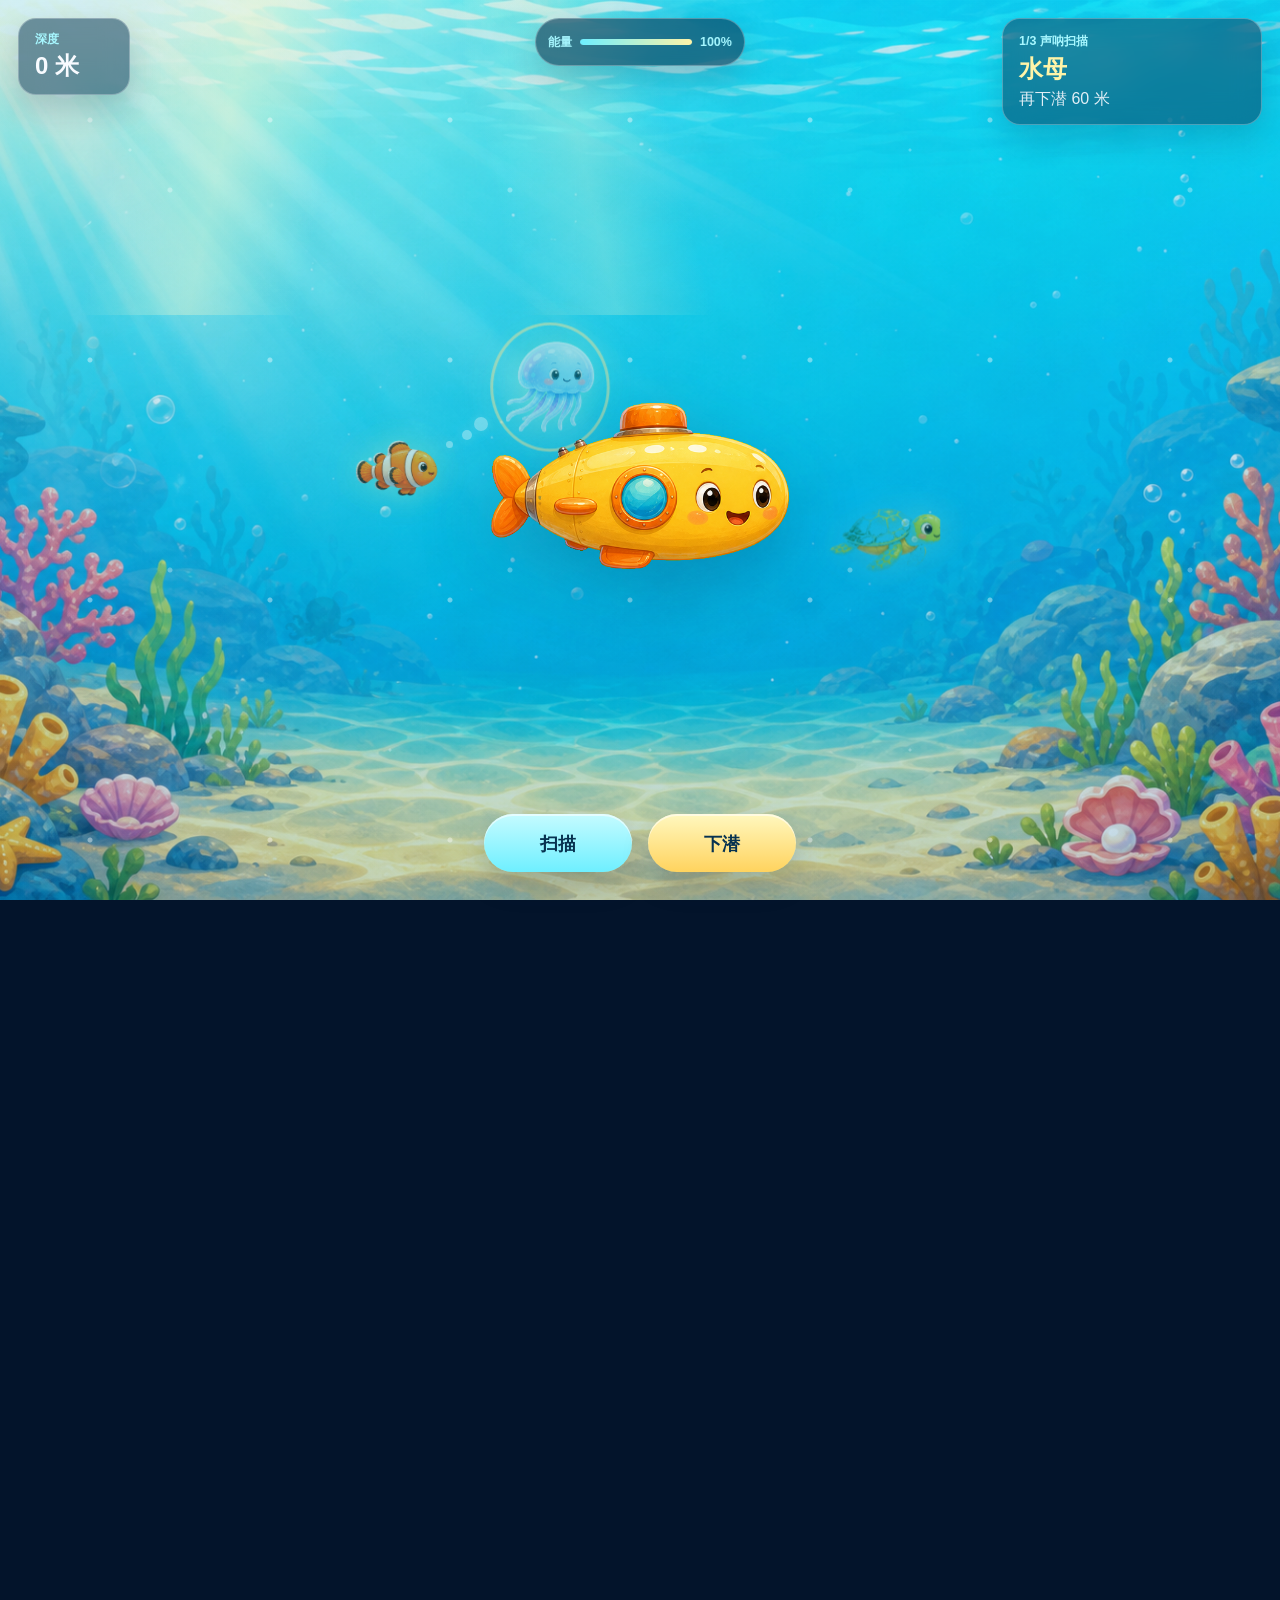
==== commit 6b63e7d9: "Update imported games and polish space adventure" ====
--- a/games/deep-sea-kids/index.html
+++ b/games/deep-sea-kids/index.html
@@ -5,10 +5,10 @@
     <meta name="viewport" content="width=device-width, initial-scale=1.0" />
     <meta
       name="description"
-      content="海底有多深是一个纯前端儿童海洋知识探索游戏。驾驶小潜艇下潜，扫描海洋朋友，了解不同深度的海洋世界。"
+      content="深海小探险是一个纯前端儿童海洋知识探索游戏。"
     />
     <link rel="canonical" href="https://yapiyapi.fun/games/deep-sea-kids/" />
-    <title>海底有多深 - YapiYapi Fun</title>
+    <title>深海小探险 - YapiYapi Fun</title>
     <link rel="stylesheet" href="./styles.css" />
   </head>
   <body>
@@ -35,7 +35,6 @@
         <button id="v2ScanButton" type="button">扫描</button>
         <button id="v2DiveButton" type="button">下潜</button>
       </section>
-
       <section class="hud" aria-label="探险状态">
         <div>
           <span class="label">深度</span>
--- a/games/deep-sea-kids/styles.css
+++ b/games/deep-sea-kids/styles.css
@@ -524,6 +524,13 @@
   margin: 7px 0;
   color: rgba(248, 251, 255, 0.86);
   font-size: 0.86rem;
+}
+
+.mission-note {
+  margin: -2px 0 8px;
+  color: rgba(248, 251, 255, 0.62);
+  font-size: 0.74rem;
+  line-height: 1.35;
 }
 
 .mini-mission meter {
@@ -2615,7 +2622,7 @@
 .v2-depth-bg.shallow {
   background:
     linear-gradient(180deg, rgba(80, 216, 244, 0.03), rgba(8, 125, 184, 0.04)),
-    url("./assets/backgrounds/shallow-ocean-v2.webp") center center / cover no-repeat;
+    url("./assets/backgrounds/shallow-ocean-v2.png") center center / cover no-repeat;
   opacity: var(--bg-shallow, 1);
 }
 
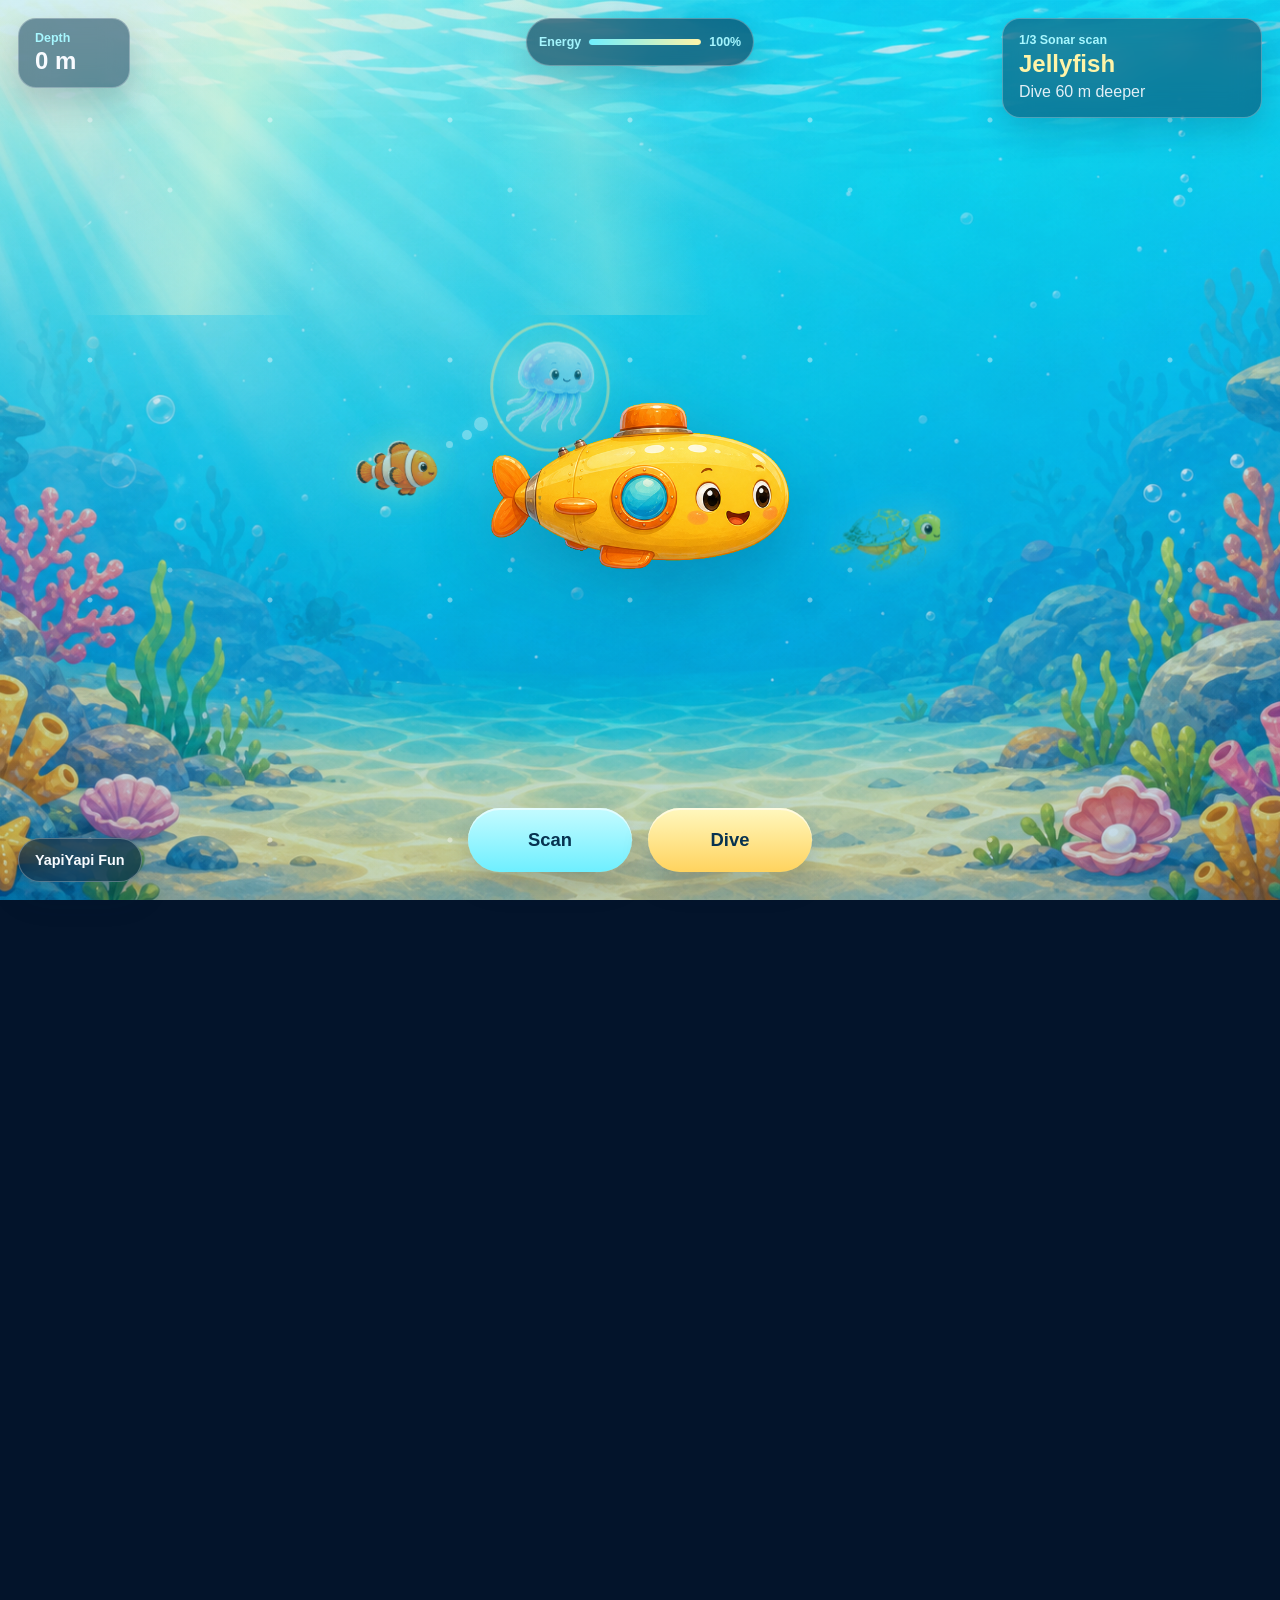
==== commit 66c003dc: "Polish imported games for launch" ====
--- a/games/deep-sea-kids/index.html
+++ b/games/deep-sea-kids/index.html
@@ -1,98 +1,99 @@
 <!doctype html>
-<html lang="zh-CN">
+<html lang="en">
   <head>
     <meta charset="UTF-8" />
     <meta name="viewport" content="width=device-width, initial-scale=1.0" />
     <meta
       name="description"
-      content="深海小探险是一个纯前端儿童海洋知识探索游戏。"
+      content="How Deep Is the Sea? is a kid-friendly ocean exploration game from YapiYapi Fun."
     />
     <link rel="canonical" href="https://yapiyapi.fun/games/deep-sea-kids/" />
-    <title>深海小探险 - YapiYapi Fun</title>
+    <title>How Deep Is the Sea? - YapiYapi Fun</title>
     <link rel="stylesheet" href="./styles.css" />
   </head>
   <body>
     <main class="app v2-home">
-      <section class="v2-topbar" aria-label="探险信息">
+      <a class="home-link" href="../../" aria-label="Back to YapiYapi Fun home">YapiYapi Fun</a>
+      <section class="v2-topbar" aria-label="Adventure info">
         <div class="v2-chip">
-          <span>深度</span>
-          <strong id="v2DepthValue">0 米</strong>
+          <span>Depth</span>
+          <strong id="v2DepthValue">0 m</strong>
         </div>
         <div class="v2-goal">
-          <span id="v2ChapterLabel">第一关目标</span>
-          <strong id="v2GoalName">水母</strong>
-          <p id="v2GoalHint">先扫描，找到第一位朋友</p>
+          <span id="v2ChapterLabel">First goal</span>
+          <strong id="v2GoalName">Jellyfish</strong>
+          <p id="v2GoalHint">Scan first, then meet your first friend</p>
         </div>
       </section>
 
-      <section class="energy-card" aria-label="潜艇能量">
-        <span>能量</span>
+      <section class="energy-card" aria-label="Sub energy">
+        <span>Energy</span>
         <meter id="energyMeter" min="0" max="100" value="100"></meter>
         <strong id="energyText">100%</strong>
       </section>
 
-      <section class="v2-actions" aria-label="主要操作">
-        <button id="v2ScanButton" type="button">扫描</button>
-        <button id="v2DiveButton" type="button">下潜</button>
+      <section class="v2-actions" aria-label="Main actions">
+        <button id="v2ScanButton" type="button">Scan</button>
+        <button id="v2DiveButton" type="button">Dive</button>
       </section>
-      <section class="hud" aria-label="探险状态">
+      <section class="hud" aria-label="Adventure status">
         <div>
-          <span class="label">深度</span>
-          <strong id="depthValue">0 米</strong>
+          <span class="label">Depth</span>
+          <strong id="depthValue">0 m</strong>
         </div>
         <div>
-          <span class="label">区域</span>
-          <strong id="zoneName">阳光海</strong>
+          <span class="label">Zone</span>
+          <strong id="zoneName">Sunlight Zone</strong>
         </div>
       </section>
 
       <aside class="zone-card" aria-live="polite">
-        <span class="zone-kicker">当前海层</span>
-        <p id="zoneDescription">这里有很多阳光，海草和珊瑚喜欢这里。</p>
+        <span class="zone-kicker">Current layer</span>
+        <p id="zoneDescription">Bright water, sea grass, and coral make this a friendly place to begin.</p>
       </aside>
 
       <aside class="captain-card" aria-live="polite">
-        <span class="avatar">潜</span>
+        <span class="avatar">CAP</span>
         <div>
-          <strong>小航海员</strong>
-          <p id="captainText">向下滑动，潜艇会带你进入真正的海洋世界。</p>
-          <button id="resetGuideButton" type="button">重玩引导</button>
+          <strong>Captain Pip</strong>
+          <p id="captainText">Slide down and your sub will carry you into the ocean world.</p>
+          <button id="resetGuideButton" type="button">Replay guide</button>
         </div>
       </aside>
 
       <aside id="guideCard" class="guide-card" aria-live="polite" hidden>
         <span id="guideStep">1/4</span>
-        <strong id="guideTitle">先找到第一个朋友</strong>
-        <p id="guideText">跟着小航海员，完成一次真正的深海发现。</p>
+        <strong id="guideTitle">Find your first friend</strong>
+        <p id="guideText">Follow Captain Pip and make a real ocean discovery.</p>
       </aside>
 
       <aside class="next-card" aria-live="polite">
-        <span id="chapterLabel">下一个发现</span>
-        <strong id="nextName">小丑鱼</strong>
-        <p id="nextDistance">再下潜 8 米</p>
+        <span id="chapterLabel">Next discovery</span>
+        <strong id="nextName">Clownfish</strong>
+        <p id="nextDistance">Dive 8 m deeper</p>
         <div class="next-actions">
-          <button id="scanButton" type="button">扫描</button>
-          <button id="nextButton" type="button">前往</button>
+          <button id="scanButton" type="button">Scan</button>
+          <button id="nextButton" type="button">Go</button>
         </div>
       </aside>
 
       <aside class="mini-missions" aria-live="polite">
-        <strong id="chapterTitle">探险进度</strong>
+        <strong id="chapterTitle">Adventure progress</strong>
         <div id="chapterProgress" class="chapter-progress"></div>
         <div id="miniMissionList"></div>
       </aside>
 
       <aside class="sticker-shelf" aria-live="polite">
-        <strong>贴纸</strong>
+        <strong>Stickers</strong>
         <div id="stickerShelf"></div>
       </aside>
 
-      <div class="dive-pad" aria-label="下潜控制">
-        <button id="riseButton" type="button">上浮</button>
-        <button id="diveButton" type="button">下潜</button>
+      <div class="dive-pad" aria-label="Dive controls">
+        <button id="riseButton" type="button">Rise</button>
+        <button id="diveButton" type="button">Dive</button>
       </div>
 
-      <aside class="journey-rail" aria-label="深度旅程">
+      <aside class="journey-rail" aria-label="Depth journey">
         <span style="--mark:0%">0m</span>
         <span style="--mark:20%">1000m</span>
         <span style="--mark:60%">3000m</span>
@@ -100,7 +101,7 @@
         <div id="journeyProgress" class="journey-progress"></div>
       </aside>
 
-      <section id="ocean" class="ocean" aria-label="深海探索场景">
+      <section id="ocean" class="ocean" aria-label="Deep sea exploration scene">
         <div class="v2-depth-bg shallow"></div>
         <div class="v2-depth-bg blue"></div>
         <div class="v2-depth-bg twilight"></div>
@@ -129,11 +130,11 @@
         <div id="sonarRing" class="sonar-ring" aria-hidden="true"></div>
         <div class="bubbles" aria-hidden="true"></div>
         <div id="creatureLayer" class="creature-layer"></div>
-        <div id="submarine" class="submarine" aria-label="小潜艇">
+        <div id="submarine" class="submarine" aria-label="Little submarine">
           <div id="targetArrow" class="target-arrow" aria-hidden="true"></div>
           <div id="pilotPrompt" class="pilot-prompt" hidden>
-            <span id="pilotPromptText">靠近目标</span>
-            <button id="pilotActionButton" type="button">扫描</button>
+            <span id="pilotPromptText">Move closer</span>
+            <button id="pilotActionButton" type="button">Scan</button>
           </div>
           <div class="sub-light"></div>
           <div class="sub-bubble-trail"><span></span><span></span><span></span></div>
@@ -153,12 +154,12 @@
         </div>
       </section>
 
-      <nav class="toolbar" aria-label="工具栏">
-        <button id="collectionButton" type="button"><i>册</i><span>图鉴</span><strong id="bookCount">0/16</strong></button>
-        <button id="missionButton" type="button"><i>星</i><span>任务</span><strong id="missionCount">0/3</strong></button>
-        <button id="labButton" type="button"><i>光</i><span>实验室</span><strong>光线</strong></button>
-        <button id="paintButton" type="button"><i>漆</i><span>涂装</span><strong id="paintName">阳光黄</strong></button>
-        <button id="lightButton" type="button"><i>灯</i><span>探照灯</span><strong>开灯</strong></button>
+      <nav class="toolbar" aria-label="Tools">
+        <button id="collectionButton" type="button"><i>BK</i><span>Book</span><strong id="bookCount">0/16</strong></button>
+        <button id="missionButton" type="button"><i>ST</i><span>Tasks</span><strong id="missionCount">0/3</strong></button>
+        <button id="labButton" type="button"><i>LT</i><span>Lab</span><strong>Light</strong></button>
+        <button id="paintButton" type="button"><i>PT</i><span>Paint</span><strong id="paintName">Sunbeam Yellow</strong></button>
+        <button id="lightButton" type="button"><i>ON</i><span>Light</span><strong>On</strong></button>
       </nav>
 
       <div class="scroll-space" aria-hidden="true"></div>
--- a/games/deep-sea-kids/styles.css
+++ b/games/deep-sea-kids/styles.css
@@ -39,6 +39,7 @@
 
 button {
   font: inherit;
+  touch-action: manipulation;
 }
 
 .app {
@@ -1602,7 +1603,7 @@
 }
 
 .creature.discovered .name::after {
-  content: " 已发现";
+  content: " found";
   color: #a7f7c1;
 }
 
@@ -2471,6 +2472,26 @@
   justify-content: space-between;
   align-items: flex-start;
   pointer-events: none;
+}
+
+.home-link {
+  position: fixed;
+  z-index: 44;
+  left: 18px;
+  bottom: 18px;
+  display: inline-flex;
+  align-items: center;
+  min-height: 44px;
+  padding: 0 16px;
+  border: 1px solid rgba(255,255,255,0.28);
+  border-radius: 999px;
+  color: #f8fbff;
+  background: rgba(4, 38, 69, 0.64);
+  box-shadow: 0 14px 32px rgba(0, 28, 58, 0.18);
+  font-size: 0.9rem;
+  font-weight: 900;
+  text-decoration: none;
+  backdrop-filter: blur(14px);
 }
 
 .energy-card {
@@ -2579,8 +2600,8 @@
 }
 
 .v2-actions button {
-  min-width: 148px;
-  min-height: 58px;
+  min-width: 164px;
+  min-height: 64px;
   border: 0;
   border-radius: 999px;
   color: #073250;
@@ -2853,9 +2874,9 @@
   }
 
   .v2-actions button {
-    min-width: 118px;
-    min-height: 50px;
-    font-size: 1rem;
+    min-width: 132px;
+    min-height: 56px;
+    font-size: 1.05rem;
   }
 
   .v2-home .submarine {
@@ -2964,9 +2985,9 @@
   }
 
   .dive-pad button {
-    min-width: 78px;
-    min-height: 34px;
-    font-size: 0.82rem;
+    min-width: 92px;
+    min-height: 44px;
+    font-size: 0.9rem;
   }
 
   .submarine {
@@ -2983,7 +3004,7 @@
   }
 
   .toolbar button {
-    min-height: 58px;
+    min-height: 64px;
     padding: 6px 4px;
     font-size: 0.76rem;
   }
@@ -3037,6 +3058,15 @@
     transform: none;
   }
 
+  .home-link {
+    left: 10px;
+    bottom: auto;
+    top: 134px;
+    min-height: 40px;
+    padding: 0 12px;
+    font-size: 0.78rem;
+  }
+
   .energy-card meter {
     width: 64px;
   }
@@ -3051,9 +3081,9 @@
   }
 
   .dive-pad button {
-    min-width: 72px;
-    min-height: 34px;
-    font-size: 0.82rem;
+    min-width: 88px;
+    min-height: 44px;
+    font-size: 0.88rem;
   }
 
   .toolbar button span {
@@ -3062,6 +3092,6 @@
 
   .toolbar button {
     grid-template-rows: 24px auto;
-    min-height: 50px;
-  }
-}
+    min-height: 58px;
+  }
+}
